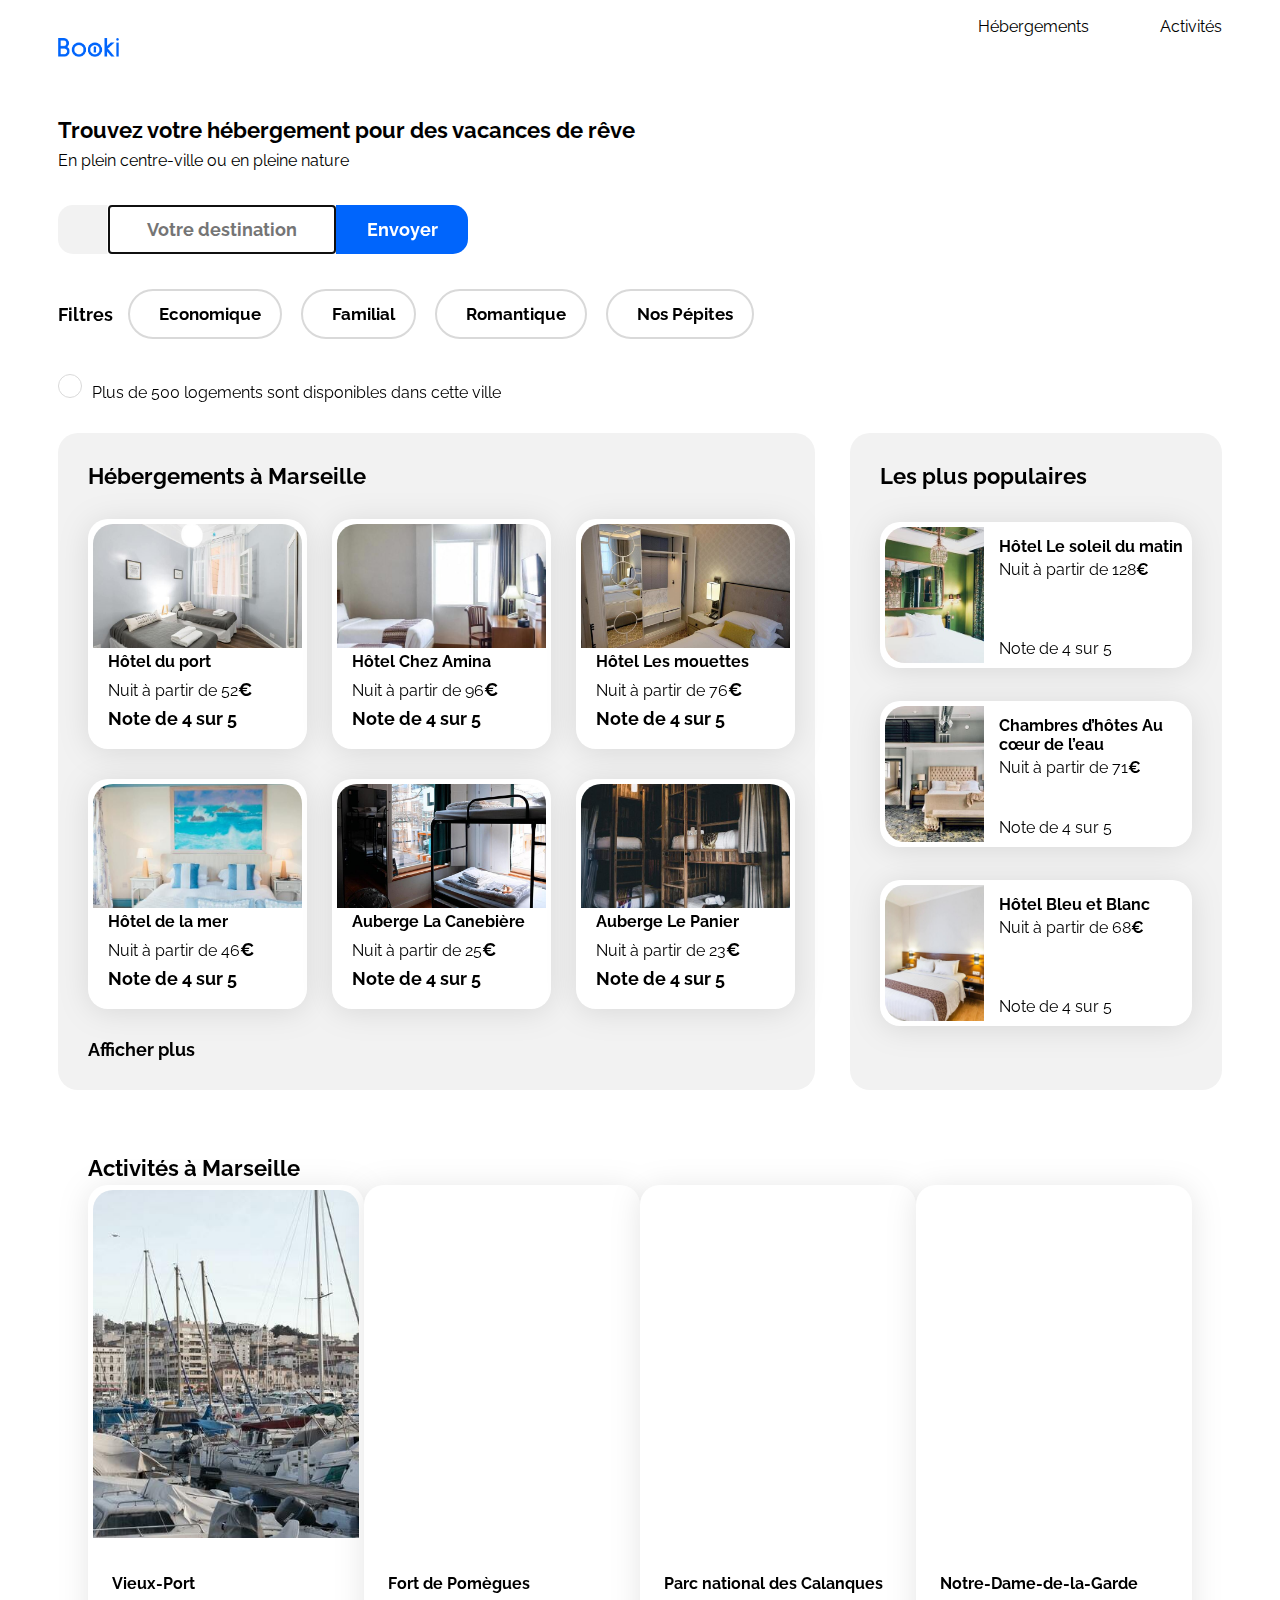
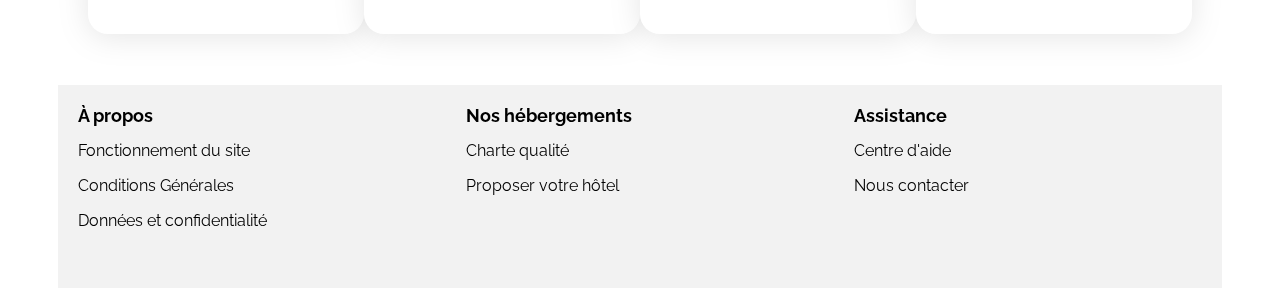
==== index.html @ a50822e0 "Mobile + correctifs desktop" ====
<!DOCTYPE html>
<html lang="fr">

<head>
    <meta charset="UTF-8">
    <meta name="viewport" content="width=device-width, initial-scale=1.0">
    <title>Booki</title>
    <link rel="preconnect" href="https://fonts.googleapis.com">
    <link rel="preconnect" href="https://fonts.gstatic.com" crossorigin>
    <link href="https://fonts.googleapis.com/css2?family=Raleway:wght@400;500;700&display=swap" rel="stylesheet">
    <link rel="stylesheet" href="https://cdnjs.cloudflare.com/ajax/libs/font-awesome/6.2.1/css/all.min.css"
        integrity="sha512-MV7K8+y+gLIBoVD59lQIYicR65iaqukzvf/nwasF0nqhPay5w/9lJmVM2hMDcnK1OnMGCdVK+iQrJ7lzPJQd1w=="
        crossorigin="anonymous" referrerpolicy="no-referrer">
    <link rel="stylesheet" href="./css/style.css">
</head>

<body>
    <div class="main-container">

        <header>
            <div id="logo_icone">
                <img src="./images/logo/Booki.png" alt="Icone Logo Booki">
            </div>

            <nav>
                <a href="#ancre_hebergements">Hébergements</a>
                <a href="#ancre_activites">Activités</a>
            </nav>
        </header>

        <main>
            <section class="info_group">
                <div class="headline">
                    <h1> Trouvez votre hébergement pour des vacances de rêve</h1>
                    <p>En plein centre-ville ou en pleine nature</p> 
                </div>

                <div class="search_bar">
                    <form class="formulaire" action="#" method="post">
                        <label class="label" for="lieux"><i class="fa-solid fa-location-dot"></i></label>
                        <input type="text" name="lieux" id="lieux" placeholder="Votre destination" autofocus>
                        <button type="submit" ><span>Envoyer</span><i class="fa-solid fa-magnifying-glass"></i></button>
                            <!---replacer input type submit par un seul button de type submit et mettre cote à cote icone loupe / texte-->
                    </form> 
                </div> 

                <div class="filter_bar">
                    <h3>Filtres</h3>
                    <div class="filter-btn-container">
                        <button class="filter-btn"><i class="fa-solid fa-money-bill-wave"></i>Economique</button>                       
                        <button class="filter-btn"><i class="fa-solid fa-person"></i>Familial</button>    
                        <button class="filter-btn"><i class="fa-solid fa-heart"></i>Romantique</button> 
                        <button class="filter-btn"><i class="fa-solid fa-fire"></i>Nos Pépites</button>
                    </div>
                </div>

                <div class="infobar">
                    <i class="fa-solid fa-info"></i>
                    <p>Plus de 500 logements sont disponibles dans cette ville</p>
                </div>
            </section>

            <div class="hebergements-and-populaires">
                <section class="hebergements">
                    <div class="hebergements-title">
                        <h2 class="section-title" id="ancre_hebergements">Hébergements à Marseille</h2>
                    </div>
                    <div class="hebergements-cards">
                        <a href="#">
                            <article class="card">
                                <img src="./images/hebergements/fred-kleber.jpg" alt="chambre hotel du port">
                                <div class="card-txt">
                                    <h3 class="card-title">Hôtel du port</h3>
                                    <p class="card-subtitle">Nuit à partir de 52<span class="euro">€</span></p>
                                </div>
                                <div class="card-rating">
                                    <i class="fa-xs fa-solid fa-star" aria-hidden="true"></i>
                                    <i class="fa-xs fa-solid fa-star" aria-hidden="true"></i>
                                    <i class="fa-xs fa-solid fa-star" aria-hidden="true"></i>
                                    <i class="fa-xs fa-solid fa-star" aria-hidden="true"></i>
                                    <i class="fa-xs fa-solid fa-star neutral-star" aria-hidden="true"></i>
                                    <span class="sr-only">Note de 4 sur 5</span>
                                </div>
                            </article>
                        </a>
                        <a href="#">
                            <article class="card">
                               <img src="./images/hebergements/febrian-zakaria.jpg" alt="chambre hotel Chez Amina">
                                <div class="card-txt">
                                    <h3 class="card-title">Hôtel Chez Amina</h3>
                                    <p class="card-subtitle">Nuit à partir de 96<span class="euro">€</span></p>
                                </div>
                                <div class="card-rating">
                                    <i class="fa-xs fa-solid fa-star" aria-hidden="true"></i>
                                    <i class="fa-xs fa-solid fa-star" aria-hidden="true"></i>
                                    <i class="fa-xs fa-solid fa-star" aria-hidden="true"></i>
                                    <i class="fa-xs fa-solid fa-star" aria-hidden="true"></i>
                                    <i class="fa-xs fa-solid fa-star neutral-star" aria-hidden="true"></i>
                                    <span class="sr-only">Note de 4 sur 5</span>
                                </div>
                            </article>
                        </a>
                        <a href="#">
                            <article class="card">
                                <img src="./images/hebergements/reisetopia.jpg" alt="chambre hôtel les mouettes">
                                <div class="card-txt">
                                    <h3 class="card-title">Hôtel Les mouettes</h3>
                                    <p class="card-subtitle">Nuit à partir de 76<span class="euro">€</span></p>
                                </div>
                                <div class="card-rating">
                                    <i class="fa-xs fa-solid fa-star" aria-hidden="true"></i>
                                    <i class="fa-xs fa-solid fa-star" aria-hidden="true"></i>
                                    <i class="fa-xs fa-solid fa-star" aria-hidden="true"></i>
                                    <i class="fa-xs fa-solid fa-star" aria-hidden="true"></i>
                                    <i class="fa-xs fa-solid fa-star neutral-star" aria-hidden="true"></i>
                                    <span class="sr-only">Note de 4 sur 5</span>
                                </div>
                            </article>
                        </a>
                        
                        <a href="#">
                            <article class="card">
                                <img src="./images/hebergements/annie-spratt.jpg" alt="Chambre Hôtel de la mer">
                                <div class="card-txt">
                                    <h3 class="card-title">Hôtel de la mer</h3>
                                    <p class="card-subtitle">Nuit à partir de 46<span class="euro">€</span></p>
                                </div>
                                <div class="card-rating">
                                    <i class="fa-xs fa-solid fa-star" aria-hidden="true"></i>
                                    <i class="fa-xs fa-solid fa-star" aria-hidden="true"></i>
                                    <i class="fa-xs fa-solid fa-star" aria-hidden="true"></i>
                                    <i class="fa-xs fa-solid fa-star" aria-hidden="true"></i>
                                    <i class="fa-xs fa-solid fa-star neutral-star" aria-hidden="true"></i>
                                    <span class="sr-only">Note de 4 sur 5</span>
                                </div>
                            </article>
                        </a>

                        <a href="#">
                            <article class="card">
                                <img src="./images/hebergements/marcus-loke.jpg" alt="Chambre Auberge la Canebière">
                                <div class="card-txt">
                                    <h3 class="card-title">Auberge La Canebière</h3>
                                    <p class="card-subtitle">Nuit à partir de 25<span class="euro">€</span></p>
                                </div>
                                <div class="card-rating">
                                    <i class="fa-xs fa-solid fa-star" aria-hidden="true"></i>
                                    <i class="fa-xs fa-solid fa-star" aria-hidden="true"></i>
                                    <i class="fa-xs fa-solid fa-star" aria-hidden="true"></i>
                                    <i class="fa-xs fa-solid fa-star" aria-hidden="true"></i>
                                    <i class="fa-xs fa-solid fa-star neutral-star" aria-hidden="true"></i>
                                    <span class="sr-only">Note de 4 sur 5</span>
                                </div>
                            </article>
                        </a>

                        <a href="#">
                            <article class="card">
                                <img src="./images/hebergements/nicate-lee.jpg" alt="Chambre Auberge le Panier">
                                <div class="card-txt">
                                    <h3 class="card-title">Auberge Le Panier</h3>
                                    <p class="card-subtitle">Nuit à partir de 23<span class="euro">€</span></p>
                                </div>
                                <div class="card-rating">
                                    <i class="fa-xs fa-solid fa-star" aria-hidden="true"></i>
                                    <i class="fa-xs fa-solid fa-star" aria-hidden="true"></i>
                                    <i class="fa-xs fa-solid fa-star" aria-hidden="true"></i>
                                    <i class="fa-xs fa-solid fa-star" aria-hidden="true"></i>
                                    <i class="fa-xs fa-solid fa-star neutral-star" aria-hidden="true"></i>
                                    <span class="sr-only">Note de 4 sur 5</span>
                                </div>
                            </article>
                        </a>

                    </div>
                    <a href="#"><span>Afficher plus</span></a>
                </section>
                <section class="populaires">
                    <div class="populaires-title">
                        <h2 class="section-title">Les plus populaires</h2>
                        <i class="fa-solid fa-chart-line" aria-hidden="true"></i>
                    </div>
                    <div class="populaires-cards">
                        <a href="#">
                            <article class="card">
                                <img src="./images/hebergements/emile-guillemot.jpg" alt="Image de la chambre d'hôtel montrant un lit">
                                <div class="card-content">
                                    <div class="card-txt">
                                        <h3 class="card-title">Hôtel Le soleil du matin</h3>
                                        <p class="card-subtitle">Nuit à partir de 128<span class="euro">€</span></p>
                                    </div>
                                    <div class="card-rating">
                                        <i class="fa-xs fa-solid fa-star" aria-hidden="true"></i>
                                        <i class="fa-xs fa-solid fa-star" aria-hidden="true"></i>
                                        <i class="fa-xs fa-solid fa-star" aria-hidden="true"></i>
                                        <i class="fa-xs fa-solid fa-star" aria-hidden="true"></i>
                                        <i class="fa-xs fa-solid fa-star neutral-star" aria-hidden="true"></i>
                                        <span class="sr-only">Note de 4 sur 5</span>
                                    </div>
                                </div>
                            </article>
                        </a>
                        <a href="#">
                            <article class="card">
                                <img src="./images/hebergements/aw-creative.jpg" alt="Image de la chambre d'hôtel montrant un lit">
                                <div class="card-content">
                                    <div class="card-txt">
                                        <h3 class="card-title">Chambres d’hôtes Au cœur de l’eau</h3>
                                        <p class="card-subtitle">Nuit à partir de 71<span class="euro">€</span></p>
                                    </div>
                                    <div class="card-rating">
                                        <i class="fa-xs fa-solid fa-star" aria-hidden="true"></i>
                                        <i class="fa-xs fa-solid fa-star" aria-hidden="true"></i>
                                        <i class="fa-xs fa-solid fa-star" aria-hidden="true"></i>
                                        <i class="fa-xs fa-solid fa-star" aria-hidden="true"></i>
                                        <i class="fa-xs fa-solid fa-star neutral-star" aria-hidden="true"></i>
                                        <span class="sr-only">Note de 4 sur 5</span>
                                    </div>
                                </div>
                            </article>
                        </a>
                        <a href="#">
                            <article class="card">
                                <img src="./images/hebergements/febrian-zakaria2.jpg" alt="Image de la chambre d'hôtel montrant un lit">
                                <div class="card-content">
                                    <div class="card-txt">
                                        <h3 class="card-title">Hôtel Bleu et Blanc</h3>
                                        <p class="card-subtitle">Nuit à partir de 68<span class="euro">€</span></p>
                                    </div>
                                    <div class="card-rating">
                                        <i class="fa-xs fa-solid fa-star" aria-hidden="true"></i>
                                        <i class="fa-xs fa-solid fa-star" aria-hidden="true"></i>
                                        <i class="fa-xs fa-solid fa-star" aria-hidden="true"></i>
                                        <i class="fa-xs fa-solid fa-star" aria-hidden="true"></i>
                                        <i class="fa-xs fa-solid fa-star neutral-star" aria-hidden="true"></i>
                                        <span class="sr-only">Note de 4 sur 5</span>
                                    </div>
                                </div>
                            </article>
                        </a>
                    </div>
                </section>
            </div>

            <div class="element_activites">
                <div class="activites-title">
                    <h2 class="section-title" id="ancre_activites">Activités à Marseille</h2>
                </div>

                <div class="activites_deck">
                        <a class="activites-card" href="#">
                            <article class="card">
                                <img src="./images/activites/reno-laithienne.jpg" alt="Vieux Port">
                                    <div class="card-content">
                                        <div class="card-txt">
                                            <h3 class="card-title">Vieux-Port</h3>
                                        </div>
                                    </div>
                            </article>
                        </a>

                        <a class="activites-card" href="#">
                            <article class="card">
                              <!--<img src="./images/activites/paul-hermann.jpg" alt="Fort de Pomègues">-->
                                    <div class="card-content">
                                        <div class="card-txt">
                                            <h3 class="card-title">Fort de Pomègues</h3>
                                        </div>
                                    </div>
                            </article>
                        </a>

                        <a class="activites-card" href="#">
                            <article class="card">
                               <!--<img src="./images/activites/kilyan-sockalingum.jpg" alt="Parc national des Calanques">-->
                                    <div class="card-content">
                                        <div class="card-txt">
                                            <h3 class="card-title">Parc national des Calanques</h3>
                                        </div>
                                    </div>
                            </article>
                        </a>

                    
                        <a class="activites-card" href="#">
                            <article class="card">
                              <!--<img src="./images/activites/florian-wehde.jpg" alt="Notre-Dame-de-la-Garde">-->
                                    <div class="card-content">
                                        <div class="card-txt">
                                            <h3 class="card-title">Notre-Dame-de-la-Garde</h3>
                                        </div>
                                    </div>
                            </article>
                        </a>
                   
                </div>
            </div>

        </main>

        <footer>
            <div class="class_footer">
                <h3>À propos</h3>
                    <ul>
                        <li><a href="#">Fonctionnement du site</a></li>
                        <li><a href="#">Conditions Générales</a></li>
                        <li><a href="#">Données et confidentialité</a></li>
                    </ul>
            </div>
            <div class="class_footer">
                <h3>Nos hébergements</h3>
                    <ul>
                        <li><a href="#">Charte qualité</a></li>
                        <li><a href="#">Proposer votre hôtel</a></li>
                    </ul>
            </div>
               
            <div class="class_footer">
                <h3>Assistance</h3>
                    <ul>
                        <li><a href="#">Centre d'aide</a></li>
                        <li><a href="#">Nous contacter</a></li> 
                    </ul>
            </div>
        </footer>
    </div>
</body>
</html>
---- css/style.css ----
/****** General ***********/
/**{
    box-shadow: 0 0 0 3px red
    inset
    } */
    

* {
    font-family: 'Raleway', sans-serif;
}

:root {
    --main-color: #0065FC;
    --main-bg-color: #F2F2F2;
    --filter-bg-color: #DEEBFF;
}

.fa-solid {
    color: var(--main-color);
}


body {
    display: flex;
    justify-content: center;
}

.main-container {
    width: 100%;
    max-width: 1440px;
    padding: 0 50px;
    box-sizing: border-box;
}

a {
    color: inherit;
    text-decoration: none;
}

.section-title {
    margin: 0;
    font-size: 22px;
}

.card {
    background-color: white;
    border-radius: 20px;
    padding: 5px;
    filter: drop-shadow(0px 3px 15px rgba(0, 0, 0, 0.1));
}

.card img {
    object-fit: cover;
}

.card-title {
    font-size: 16px;
}

.euro {
    font-weight: 700;
}

.neutral-star {
    color: var(--main-bg-color)
}


/****** header ***********/
header{
    display: flex;
    /*flex-wrap: wrap;*/
    justify-content: space-between;
    /*width: 100%;*/
    height: 79px;
    margin-bottom: 30px;
}

#logo_icone{
    display: flex;
    justify-content: flex-start;
    /*width: 161.9px;*/
    /*height: 79px;*/
}

#logo_icone img{
    width: 61.09px;
    height: 19px;
    padding: 30px 0px;
}

nav {
    display: flex;
    justify-content: space-between;
    width: 244px;
    height: 35px;
}

nav a{
    display: flex;
    justify-content: center;
    align-items: center;
    font-size:16px;
    font-weight: 400;
   /* margin:5px;
    padding: 0px 15px;
    padding-top:15px;
    padding-bottom:15px;*/
    border-top:  2px solid transparent; 
}

nav a:hover{
border-top:  2px solid #0065FC; 
color: #0065FC;
/*margin-top: 0px;
margin-left: 20px;
margin-right: 20px;*/
}

/****** Info-Group ***********/

.info_group{
    display: flex;
    flex-direction: column;
    /*height: 281px;*/
    margin-bottom: 35px;
}

.headline{
    display:flex;
    flex-direction: column;
    justify-content: flex-start;
    height: 53px;
    margin-bottom: 35px;
}

.headline h1 {
    margin-top: 0;
    margin-bottom: 8px;
    font-size: 22px;
}
.headline  p {
    margin-top: 0;
    margin-bottom: 35px;
}

.search_bar{
    display: flex;
    margin-bottom: 35px;
    height: 49px;
}

.formulaire  {
    display: flex;
}

.label {
    display: flex;
    justify-content: center;
    align-items: center;
    flex-shrink: 0;
    width: 50px;
    border-top-left-radius: 15px;
    border-bottom-left-radius: 15px;
    background-color: #F2F2F2;
}

.fa-location-dot{
    color: #000000;
}

form img {
    width: 50px;
    height: 49px;
}

input[type="text"] {
    text-align: center; 
    font-size: 18px;
    font-weight: 700;
    border: 1px solid var(--Grey, #F2F2F2); 
}

button[type="submit"] {
    width: 132px;
    background-color:#0065FC;
    color: #FFF;
    font-size: 18px;
    font-weight: 700;
    border: 0px;
    border-top-right-radius: 15px;
    border-bottom-right-radius: 15px;
    cursor: pointer;
}

.fa-magnifying-glass {
    display:none;
    color: #FFF; 
}                         
                            
.filter_bar {
    display: flex;
    align-items: center;
    height: 50px;
    margin-bottom: 35px;
}

.filter_bar h3 {
    font-size: 18px;
    height: 21px;
    padding-right: 15px;
}

.filter-btn {
    height: 50px;
    padding-right: 19px;
    padding-left: 19px;
    margin-right: 15px;
    border-radius: 25px;
    border: 2px solid var(--Grey-Tint2, #D9D9D9);
    background-color:white;
    font-size: 17px;
    font-weight: 700;
    cursor: pointer;
}

.filter-btn i {
    width: 22px;
    height: 22px;
    margin-right: 10px;
}

.filter-btn:hover {
    background: var(--Blue-Light, #DEEBFF);
}

.infobar{
    display: flex;
    justify-content: flex-start;
    align-items: baseline;
    height:24px;
}

.infobar i{
    display: flex;
    justify-content: center;
    align-items:center;
    width: 24px;
    height: 24px;
    margin-right:10px;
    border-radius: 50px;
    border: 1px solid var(--Grey-Tint2, #D9D9D9);
    background-color:white;
    box-sizing: border-box;
}

.infobar p{
    margin:0px;
}

/****** Hebergements And Populaires ***********/

.hebergements-and-populaires {
    display: flex;
    justify-content: space-between;
    margin-bottom: 35px;
}

.hebergements-and-populaires section {
    background-color: var(--main-bg-color);
    border-radius: 20px;
    padding: 30px;
    box-sizing: border-box;
}

/****** Hebergements ***********/
.hebergements {
    width: 65%;
}

.hebergements-title {
    display: flex;
    justify-content: space-between;
    align-items: center;
}

.hebergements-cards {
    display: flex;
    margin-top: 30px;
    flex-wrap: wrap; 
    justify-content: space-between;
  }

  .hebergements-cards a{
    width: 30%;
  }

.hebergements-cards .card {
    display: flex;
    flex-direction: column;
    width: 100%;
    margin-right: 30px;
    margin-bottom: 30px;
  }

  .hebergements-cards img{
    object-fit: cover;
    width: 100%;
    height: 124px;
    border-radius: 20px 20px 0px 0px;
  }

  .hebergements-cards .card-txt{
    margin: 0 15px;
  }

  .hebergements-cards h3{
    margin-top: 4px;
    margin-bottom: 8px;
  }
  
  .hebergements-cards p{
    margin-top: 0px;
    margin-bottom: 8px;
  }

  .hebergements-cards .card-rating{
    margin: 0 15px;
    margin-bottom: 15px;
  }

  .hebergements a span{
    font-size: 18px;
    font-weight: 700; 
  }

/****** Populaires ***********/
.populaires {
    width: 32%;
}

.populaires-title {
    display: flex;
    justify-content: space-between;
    align-items: center;
}

.populaires-cards .card {
    display: flex;
    margin-top: 33px;
}

.populaires-cards img {
    width: 33%;
    height: 136px;
    border-top-left-radius: 20px;
    border-bottom-left-radius: 20px;
}

.populaires-cards .card-content {
    width: 67%;
    padding-left: 15px;
    display: flex;
    flex-direction: column;
    justify-content: space-between;
    box-sizing: border-box;
}

.populaires-cards .card-title {
    margin-top: 10px;
    margin-bottom: 4px;
}

.populaires-cards .card-subtitle {
    margin: 0;
}

.populaires-cards .card-rating {
    margin-bottom: 5px;
}

/****** Activités*******/
.element_activites {
    display: flex;
    flex-direction: column;
    height: 560px;
    padding: 30px;
    box-sizing: border-box;
}

.activites-title {
    display:flex;
    height: 30px;
}

.activites_deck {
    display: flex;
    justify-content: space-between;
    align-items: flex-start;
}

.activites-card{
    display: flex;
    width:100%; 
}

.activites-card .card {
    display: flex;
    flex-direction: column;
    justify-content: flex-end;
    flex: 1;
    height: 439px;
}

.activites-card img {
    width: 100%;
    height: 380px;
    border-radius: 20px 20px 0px 0px;
}

.activites-card .card-content  {
    padding: 20px 19px;
    align-self: stretch;
    box-sizing: border-box
}

.activites-card .card-txt {
    white-space: nowrap;
}
/*.activites-card .card-title {
    margin: 20px 19px;
}*/

/****** Footer ***********/
footer {
    display: flex; 
    background-color:#F2F2F2;
}

.class_footer {
    display: flex;
    flex-direction: column;
    width: 33%;
    height: 163px;
    padding: 20px;
}

footer h3 {
    font-size:18px;
    font-weight: 700;
    margin: 0px;
    padding-bottom: 15px;
}

footer ul {
    list-style-type: none;
    padding-left: 0;
    margin: 0px;
}

footer li {
    padding-bottom: 15px;
}

footer a {
    font-size:16px;
    font-weight: 400; 
    line-height: 18.78px;  
}

/* Le code ci-dessous correspond à la version responsive uniquement */

/****** Media queries ***********/
/* Medium devices (tablets, less/equal than 1024px) */
@media (max-width: 1024px) {
    .hebergements-and-populaires {
        flex-direction: column;
    }

    .hebergements {
        width: 100%;
    }

    .populaires {
        width: 100%;
        margin-top: 50px;
    }

    .populaires-cards {
        display: flex;
        flex-direction: row;
        justify-content: space-between;
    }

    .populaires-cards a {
        width: 30%;
    }

    .populaires-cards .card-title {
        font-size: 14px;
    }

    .populaires-cards .card-subtitle {
        font-size: 13px;
    }
}

/* Small devices (phones, less than 768px) */
@media (max-width: 767.98px) {

    .main-container {
        width: 100%;
        max-width: 767.98px;
        padding: 0 20px;
        box-sizing: border-box;
    }
   /****** Header mobile***********/
   header {
        flex-direction: column;
        width: 100%;
        height: 115px;
   }

   #logo_icone{
        justify-content: center;
   }

   nav {
        align-items: flex-start;
        width: 100%;
   }

   nav a {
    margin: 0px;
    padding: 0px
   }
    /****** Info-Group mobile***********/
    .info_group{
        display: flex;
        flex-direction: column;
        height: 432px;
        margin-bottom: 35px;
        box-sizing: border-box;
    }

    .headline{
        height: 79px;
    }

     button span {
        display: none;
    }

    .fa-magnifying-glass {
        display:block;
        color: #FFF; 
    }      
        
    .search_bar{
        width: 100%;
    }

    button[type="submit"] {
        width: 49px;
        height: 49px;
        border-radius: 15px;
        box-shadow: 0px 4px 4px 0px rgba(0, 0, 0, 0.25); 
        position: relative;
        right: 27px;
    }

    .filter_bar{
        align-items: flex-start;
        flex-direction: column;
        height: 161px;
        margin-bottom: 20px;
    }

    .filter_bar h3 {
        padding: 0px;
        margin-top: 0px;
        margin-bottom: 20px;
    }

    .filter-btn-container {
        display: flex;
        flex-direction: column;
        flex-wrap: wrap;
        width: 100%;
    }

    .filter-btn {
        width: 162.5px;
        box-sizing: border-box;
        margin-bottom: 20px;
    }

    .infobar {
        align-items: center;
        height: 38px
    }

 .infobar i {
    flex-shrink: 0;
}

    .infobar p{
        white-space: nowrap;
    }
    /****** Hebergements And Populaires mobile***********/
    
    .hebergements-and-populaires {
        flex-direction: column-reverse;
        margin-bottom: 20px;
    }

    .hebergements-and-populaires section {
        padding-right: 20px;
        padding-left: 20px;
    }
    
    .populaires {
        margin-top: 0px;
        margin-bottom: 15px;
    }

    .populaires-cards {
        flex-direction: column;
    }

    .populaires-cards .card {
        margin-top: 15px;
    }

    .populaires-cards a {
        width: 100%;
    }

    .hebergements {
        margin-top: 0px;
        margin-bottom: 15px;
        color: inherit;
        background-color: #FFF;
    }

    .hebergements-title {
        white-space: nowrap;
    }

    .hebergements-cards {
        flex-direction: column;
    }

    .hebergements-cards .card {
        margin-right: 0px;
    }

    .hebergements-cards a{
        width: 100%;
      }


    /****** Activités mobile***********/
    .element_activites {
        padding: 0px;
    }


    .activites_deck {
        display: flex;
        flex-direction: column;
    }

    /****** Footer mobile***********/
    footer {
        display: flex;
        flex-wrap: wrap;
        flex-direction: column;
        width: 100%;
    }

}
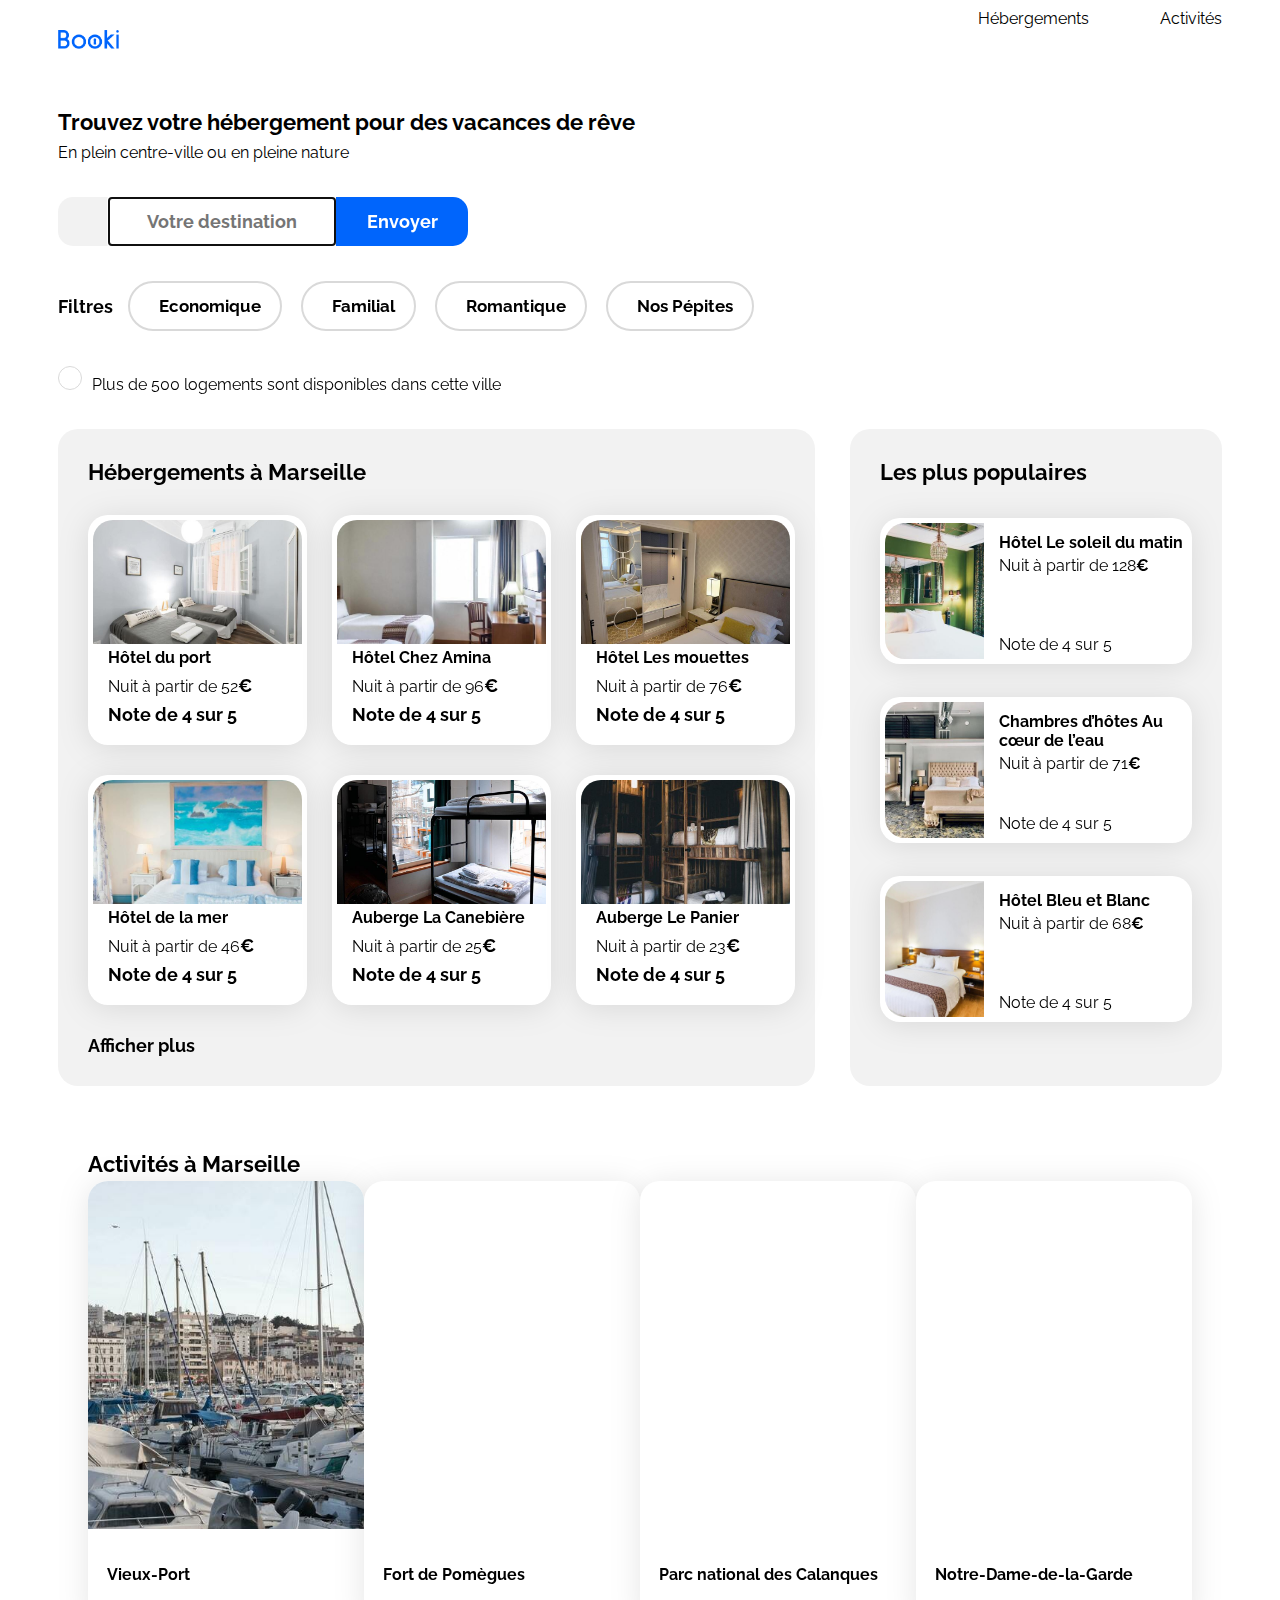
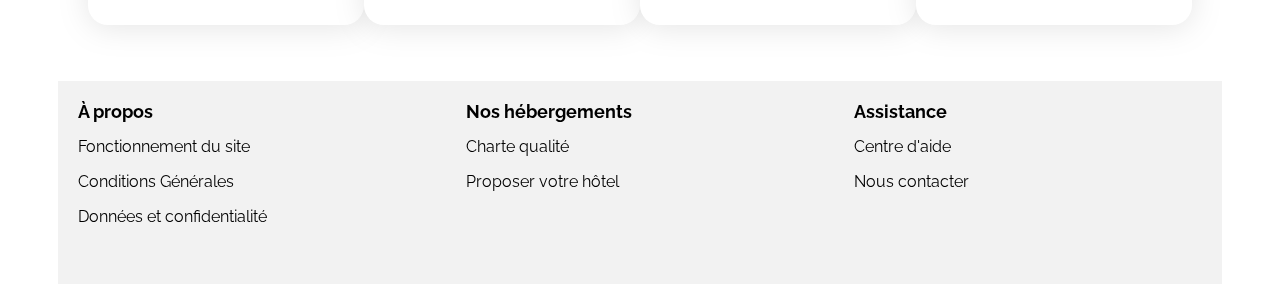
==== commit 91dca594: "Correctifs partiels du 22_12_23" ====
--- a/index.html
+++ b/index.html
@@ -38,8 +38,8 @@
                 <div class="search_bar">
                     <form class="formulaire" action="#" method="post">
                         <label class="label" for="lieux"><i class="fa-solid fa-location-dot"></i></label>
-                        <input type="text" name="lieux" id="lieux" placeholder="Votre destination" autofocus>
-                        <button type="submit" ><span>Envoyer</span><i class="fa-solid fa-magnifying-glass"></i></button>
+                        <input type="text" name="lieux" id="lieux" placeholder="Votre destination" autofocus class="input_text_lieux">
+                        <button type="submit" class="button_submit_envoyer"><span>Envoyer</span><i class="fa-solid fa-magnifying-glass"></i></button>
                             <!---replacer input type submit par un seul button de type submit et mettre cote à cote icone loupe / texte-->
                     </form> 
                 </div> 
--- a/css/style.css
+++ b/css/style.css
@@ -1,9 +1,4 @@
 /****** General ***********/
-/**{
-    box-shadow: 0 0 0 3px red
-    inset
-    } */
-    
 
 * {
     font-family: 'Raleway', sans-serif;
@@ -23,6 +18,7 @@
 body {
     display: flex;
     justify-content: center;
+    margin-top: 0px;
 }
 
 .main-container {
@@ -110,7 +106,7 @@
 }
 
 nav a:hover{
-border-top:  2px solid #0065FC; 
+border-top: 2px solid #0065FC; 
 color: #0065FC;
 /*margin-top: 0px;
 margin-left: 20px;
@@ -174,14 +170,14 @@
     height: 49px;
 }
 
-input[type="text"] {
+.input_text_lieux {
     text-align: center; 
     font-size: 18px;
     font-weight: 700;
     border: 1px solid var(--Grey, #F2F2F2); 
 }
 
-button[type="submit"] {
+.button_submit_envoyer {
     width: 132px;
     background-color:#0065FC;
     color: #FFF;
@@ -238,7 +234,6 @@
     display: flex;
     justify-content: flex-start;
     align-items: baseline;
-    height:24px;
 }
 
 .infobar i{
@@ -410,6 +405,9 @@
     justify-content: flex-end;
     flex: 1;
     height: 439px;
+    padding-top: 0px;
+    padding-left: 0px;
+    padding-right: 0px;
 }
 
 .activites-card img {
@@ -534,6 +532,14 @@
     margin: 0px;
     padding: 0px
    }
+
+   nav a:hover{
+    border-top: none;
+    border-bottom: 2px solid #0065FC; 
+    padding-bottom: 15px;
+    color: #0065FC;
+    }
+
     /****** Info-Group mobile***********/
     .info_group{
         display: flex;
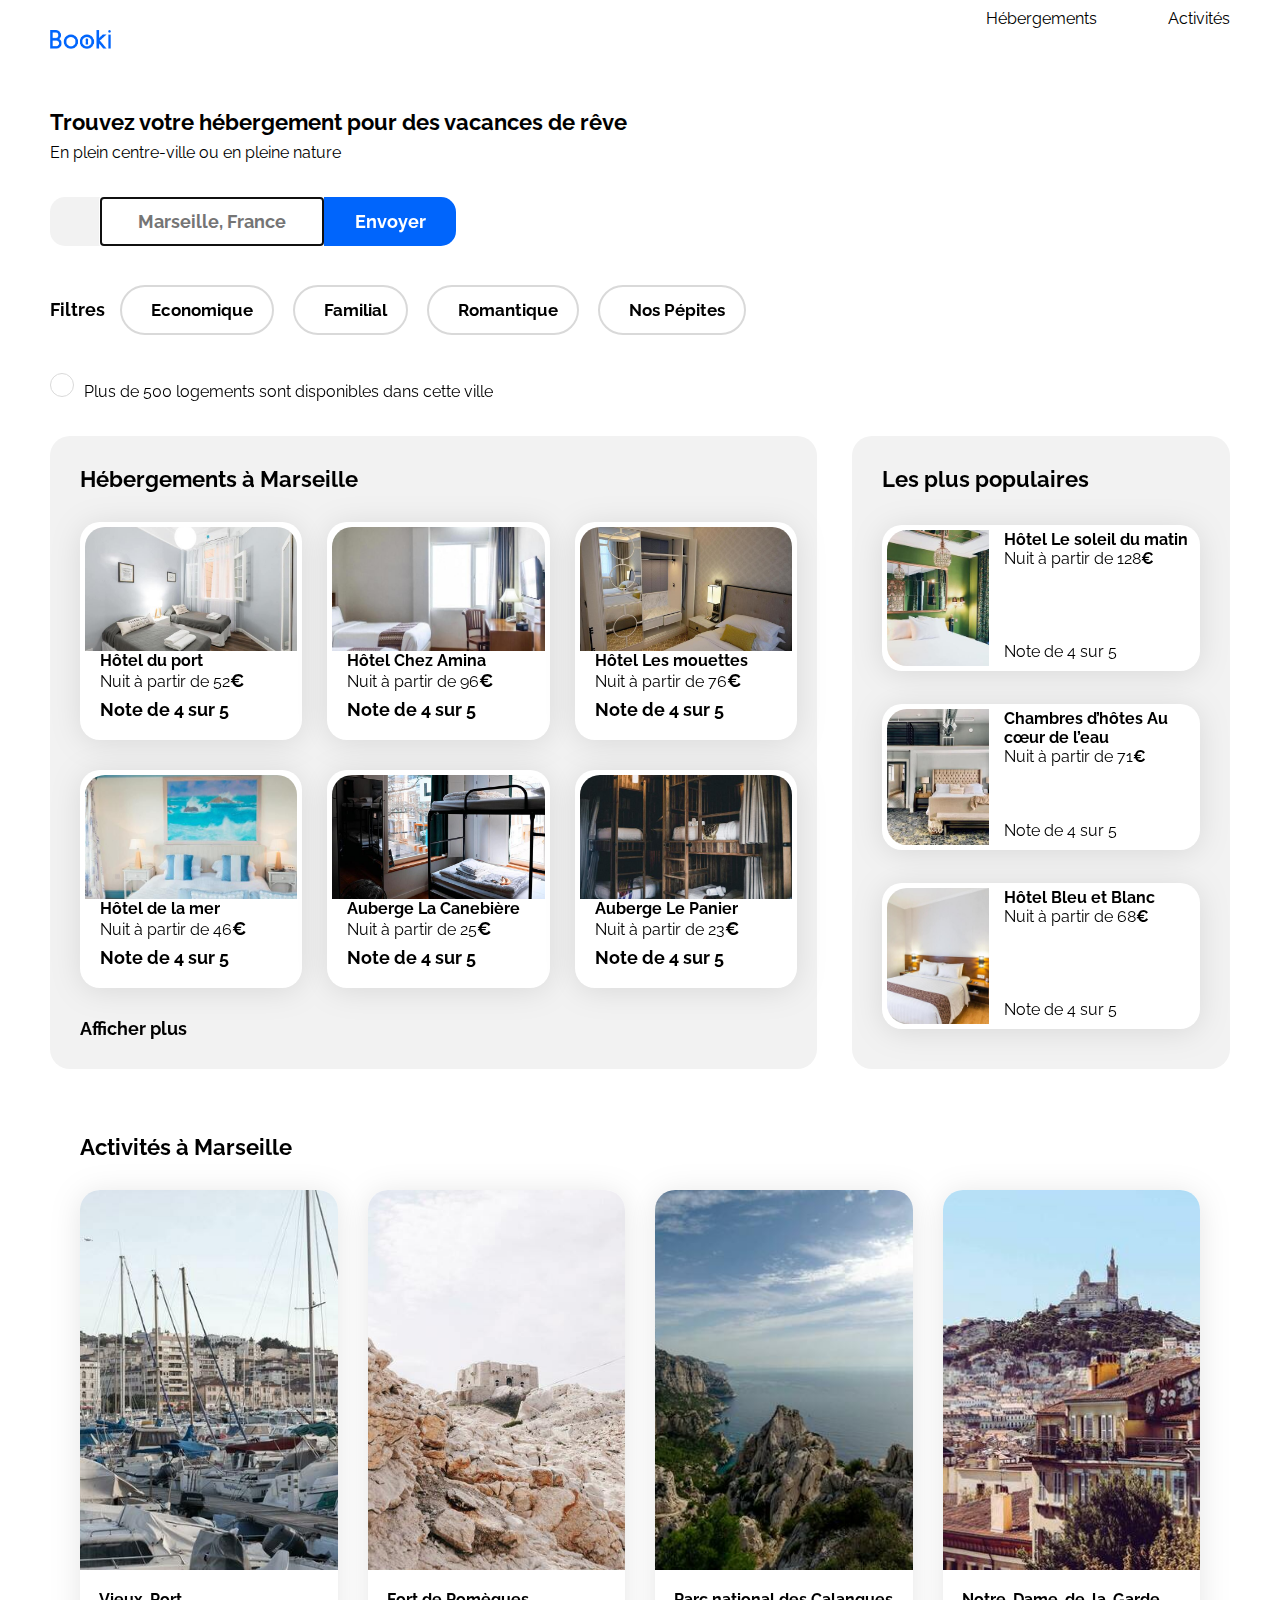
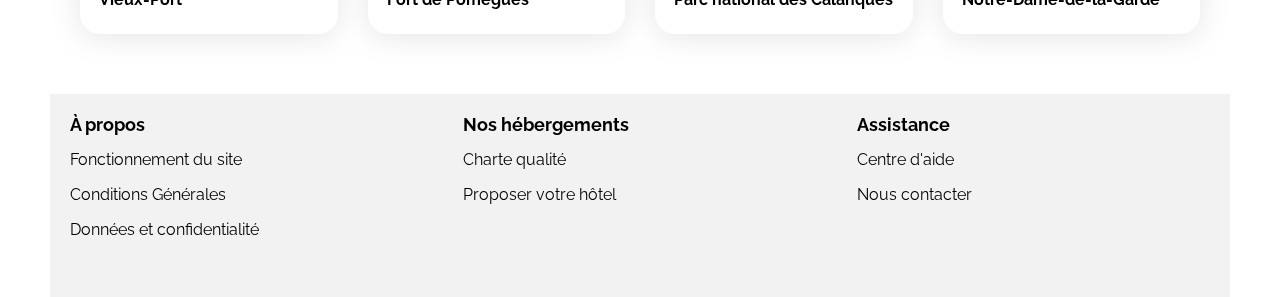
==== commit 1d84d50e: "correctifs 26/12, format tablette" ====
--- a/index.html
+++ b/index.html
@@ -38,9 +38,8 @@
                 <div class="search_bar">
                     <form class="formulaire" action="#" method="post">
                         <label class="label" for="lieux"><i class="fa-solid fa-location-dot"></i></label>
-                        <input type="text" name="lieux" id="lieux" placeholder="Votre destination" autofocus class="input_text_lieux">
+                        <input type="text" name="lieux" id="lieux" placeholder="Marseille, France" autofocus class="input_text_lieux">
                         <button type="submit" class="button_submit_envoyer"><span>Envoyer</span><i class="fa-solid fa-magnifying-glass"></i></button>
-                            <!---replacer input type submit par un seul button de type submit et mettre cote à cote icone loupe / texte-->
                     </form> 
                 </div> 
 
@@ -261,7 +260,7 @@
 
                         <a class="activites-card" href="#">
                             <article class="card">
-                              <!--<img src="./images/activites/paul-hermann.jpg" alt="Fort de Pomègues">-->
+                              <img src="./images/activites/paul-hermann.jpg" alt="Fort de Pomègues">
                                     <div class="card-content">
                                         <div class="card-txt">
                                             <h3 class="card-title">Fort de Pomègues</h3>
@@ -272,7 +271,7 @@
 
                         <a class="activites-card" href="#">
                             <article class="card">
-                               <!--<img src="./images/activites/kilyan-sockalingum.jpg" alt="Parc national des Calanques">-->
+                               <img src="./images/activites/kilyan-sockalingum.jpg" alt="Parc national des Calanques">
                                     <div class="card-content">
                                         <div class="card-txt">
                                             <h3 class="card-title">Parc national des Calanques</h3>
@@ -284,7 +283,7 @@
                     
                         <a class="activites-card" href="#">
                             <article class="card">
-                              <!--<img src="./images/activites/florian-wehde.jpg" alt="Notre-Dame-de-la-Garde">-->
+                              <img src="./images/activites/florian-wehde.jpg" alt="Notre-Dame-de-la-Garde">
                                     <div class="card-content">
                                         <div class="card-txt">
                                             <h3 class="card-title">Notre-Dame-de-la-Garde</h3>
--- a/css/style.css
+++ b/css/style.css
@@ -18,7 +18,7 @@
 body {
     display: flex;
     justify-content: center;
-    margin-top: 0px;
+    margin: 0px;
 }
 
 .main-container {
@@ -65,9 +65,7 @@
 /****** header ***********/
 header{
     display: flex;
-    /*flex-wrap: wrap;*/
-    justify-content: space-between;
-    /*width: 100%;*/
+    justify-content: space-between;
     height: 79px;
     margin-bottom: 30px;
 }
@@ -75,8 +73,6 @@
 #logo_icone{
     display: flex;
     justify-content: flex-start;
-    /*width: 161.9px;*/
-    /*height: 79px;*/
 }
 
 #logo_icone img{
@@ -98,19 +94,12 @@
     align-items: center;
     font-size:16px;
     font-weight: 400;
-   /* margin:5px;
-    padding: 0px 15px;
-    padding-top:15px;
-    padding-bottom:15px;*/
     border-top:  2px solid transparent; 
 }
 
 nav a:hover{
-border-top: 2px solid #0065FC; 
-color: #0065FC;
-/*margin-top: 0px;
-margin-left: 20px;
-margin-right: 20px;*/
+    border-top: 2px solid #0065FC; 
+    color: #0065FC;
 }
 
 /****** Info-Group ***********/
@@ -118,7 +107,6 @@
 .info_group{
     display: flex;
     flex-direction: column;
-    /*height: 281px;*/
     margin-bottom: 35px;
 }
 
@@ -175,6 +163,8 @@
     font-size: 18px;
     font-weight: 700;
     border: 1px solid var(--Grey, #F2F2F2); 
+    padding-left: 0px;
+    padding-right: 0px;
 }
 
 .button_submit_envoyer {
@@ -187,6 +177,8 @@
     border-top-right-radius: 15px;
     border-bottom-right-radius: 15px;
     cursor: pointer;
+    padding-left: 0px;
+    padding-right: 0px;
 }
 
 .fa-magnifying-glass {
@@ -197,7 +189,6 @@
 .filter_bar {
     display: flex;
     align-items: center;
-    height: 50px;
     margin-bottom: 35px;
 }
 
@@ -286,7 +277,7 @@
     justify-content: space-between;
   }
 
-  .hebergements-cards a{
+.hebergements-cards a{
     width: 30%;
   }
 
@@ -381,17 +372,19 @@
     height: 560px;
     padding: 30px;
     box-sizing: border-box;
+    margin-bottom: 30px;
 }
 
 .activites-title {
     display:flex;
-    height: 30px;
+    margin-bottom: 30px;
 }
 
 .activites_deck {
     display: flex;
     justify-content: space-between;
     align-items: flex-start;
+    gap: 30px;
 }
 
 .activites-card{
@@ -418,16 +411,11 @@
 
 .activites-card .card-content  {
     padding: 20px 19px;
-    align-self: stretch;
-    box-sizing: border-box
-}
-
-.activites-card .card-txt {
-    white-space: nowrap;
-}
-/*.activites-card .card-title {
-    margin: 20px 19px;
-}*/
+}
+
+.card-txt .card-title {
+    margin: 0px;
+}
 
 /****** Footer ***********/
 footer {
@@ -438,7 +426,7 @@
 .class_footer {
     display: flex;
     flex-direction: column;
-    width: 33%;
+    flex: 1;
     height: 163px;
     padding: 20px;
 }
@@ -471,6 +459,24 @@
 /****** Media queries ***********/
 /* Medium devices (tablets, less/equal than 1024px) */
 @media (max-width: 1024px) {
+
+/****** Info-Group tablette***********/
+
+    .filter_bar {
+        display: flex;
+        flex-direction: column;
+        justify-content: space-between;
+        align-items: flex-start;
+    }
+    .filter_bar h3 {
+        font-size: 18px;
+        padding-bottom: 20px;
+        margin-top: 0px;
+        margin-bottom: 0px;
+    }
+
+    /******hebergements and populaires tablette***********/
+
     .hebergements-and-populaires {
         flex-direction: column;
     }
@@ -528,23 +534,26 @@
         width: 100%;
    }
 
-   nav a {
-    margin: 0px;
-    padding: 0px
+    nav a {
+        margin: 0px;
+        padding: 0px;
+        width: 50%;
+        border-bottom: 2px solid #F2F2F2; 
+        padding-bottom: 15px;
    }
 
-   nav a:hover{
-    border-top: none;
-    border-bottom: 2px solid #0065FC; 
-    padding-bottom: 15px;
-    color: #0065FC;
+    nav a:hover{
+        border-top: none;
+        border-bottom: 2px solid #0065FC; 
+        padding-bottom: 15px;
+        color: #0065FC;
     }
 
     /****** Info-Group mobile***********/
     .info_group{
         display: flex;
         flex-direction: column;
-        height: 432px;
+       height: unset;
         margin-bottom: 35px;
         box-sizing: border-box;
     }
@@ -562,57 +571,51 @@
         color: #FFF; 
     }      
         
-    .search_bar{
-        width: 100%;
-    }
-
-    button[type="submit"] {
+    .input_text_lieux {
+        width: 90%;
+    }
+
+    .button_submit_envoyer {
         width: 49px;
         height: 49px;
         border-radius: 15px;
         box-shadow: 0px 4px 4px 0px rgba(0, 0, 0, 0.25); 
-        position: relative;
-        right: 27px;
+        flex-shrink: 0;
     }
 
     .filter_bar{
         align-items: flex-start;
         flex-direction: column;
-        height: 161px;
-        margin-bottom: 20px;
+        margin-bottom: 35px;
     }
 
     .filter_bar h3 {
         padding: 0px;
         margin-top: 0px;
-        margin-bottom: 20px;
     }
 
     .filter-btn-container {
         display: flex;
-        flex-direction: column;
         flex-wrap: wrap;
-        width: 100%;
+        justify-content: space-between;
     }
 
     .filter-btn {
-        width: 162.5px;
-        box-sizing: border-box;
-        margin-bottom: 20px;
+        padding-right: 0px;
+        padding-left: 0px;
+        margin-top: 20px;
+        margin-right: 0px;
+        width: 49%;
     }
 
     .infobar {
         align-items: center;
-        height: 38px
-    }
-
- .infobar i {
-    flex-shrink: 0;
-}
-
-    .infobar p{
-        white-space: nowrap;
-    }
+    }
+
+    .infobar i {
+        flex-shrink: 0;
+    }
+
     /****** Hebergements And Populaires mobile***********/
     
     .hebergements-and-populaires {
@@ -643,21 +646,18 @@
     }
 
     .hebergements {
-        margin-top: 0px;
-        margin-bottom: 15px;
+        padding-top: 20px;
+        padding-bottom: 20px;
         color: inherit;
         background-color: #FFF;
     }
 
-    .hebergements-title {
-        white-space: nowrap;
-    }
-
     .hebergements-cards {
         flex-direction: column;
     }
 
     .hebergements-cards .card {
+        margin-top: 15px;
         margin-right: 0px;
     }
 
@@ -669,6 +669,7 @@
     /****** Activités mobile***********/
     .element_activites {
         padding: 0px;
+        height: unset;
     }
 
 
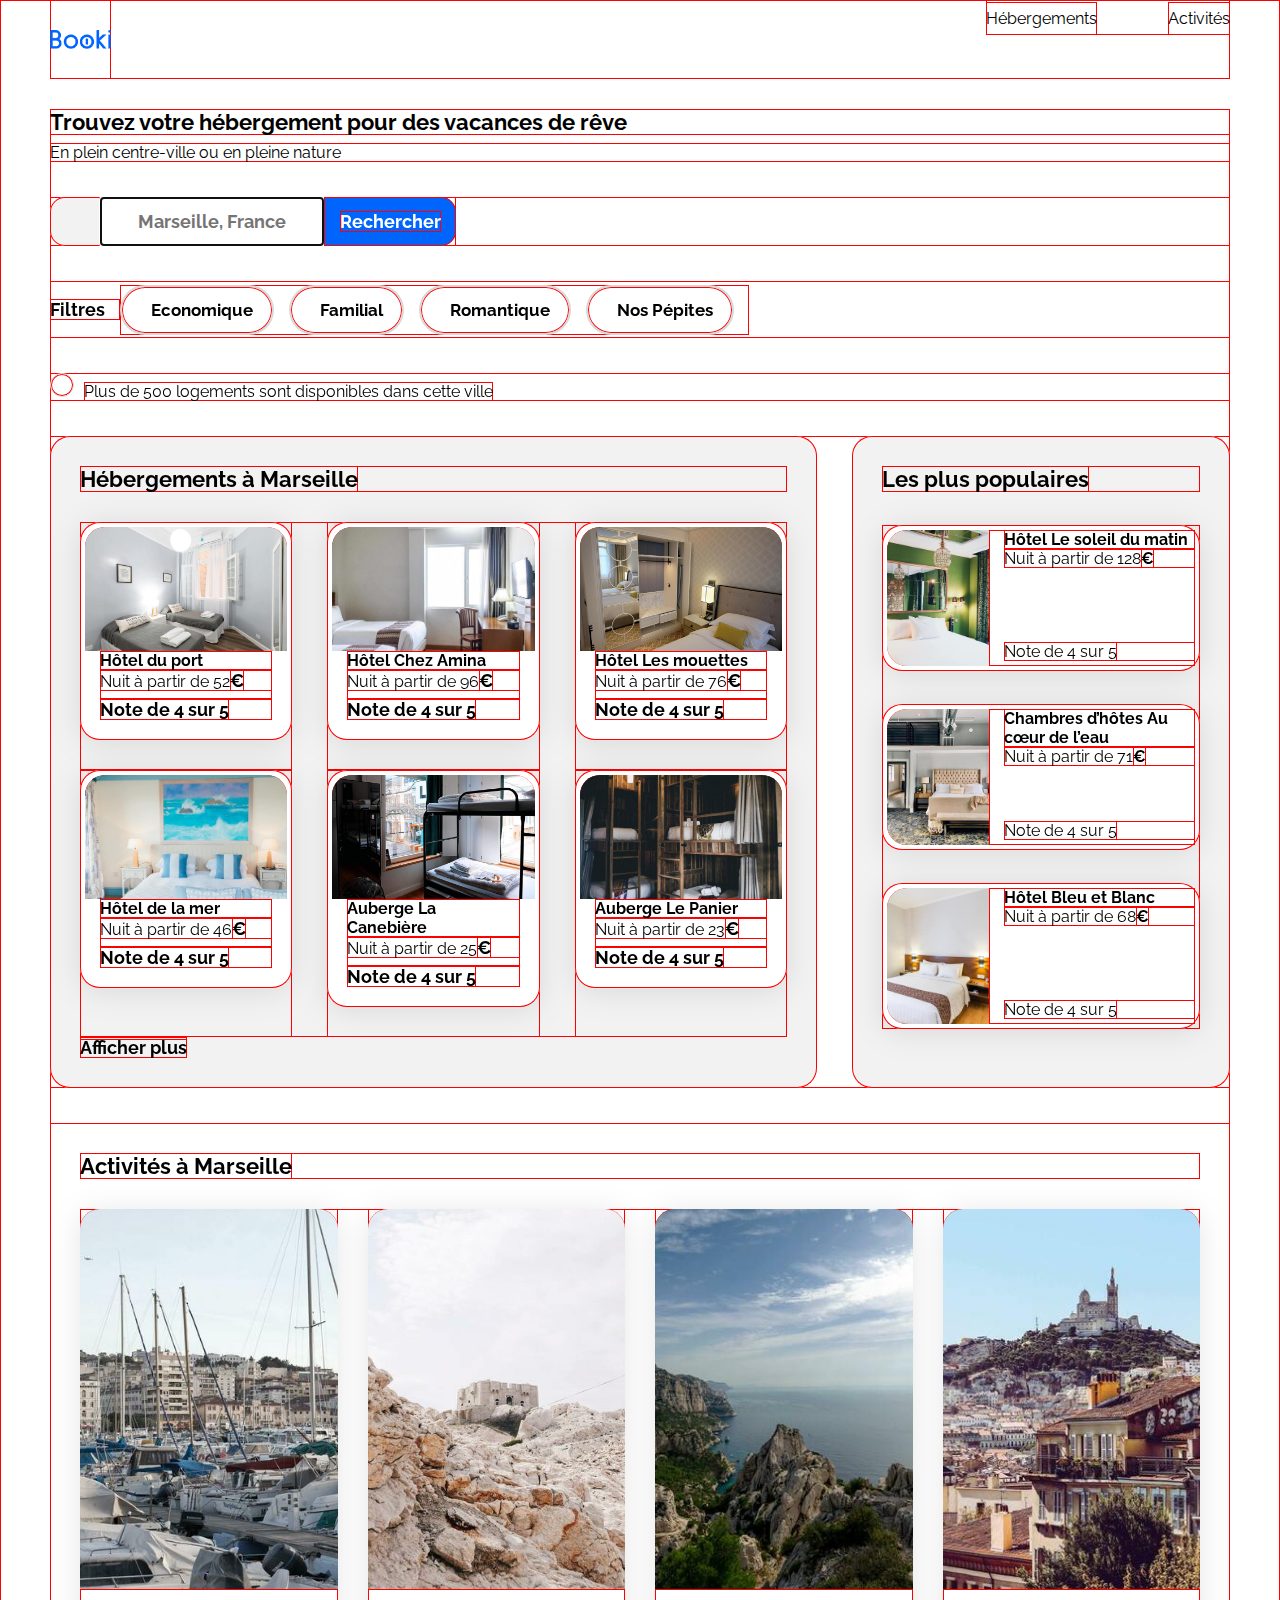
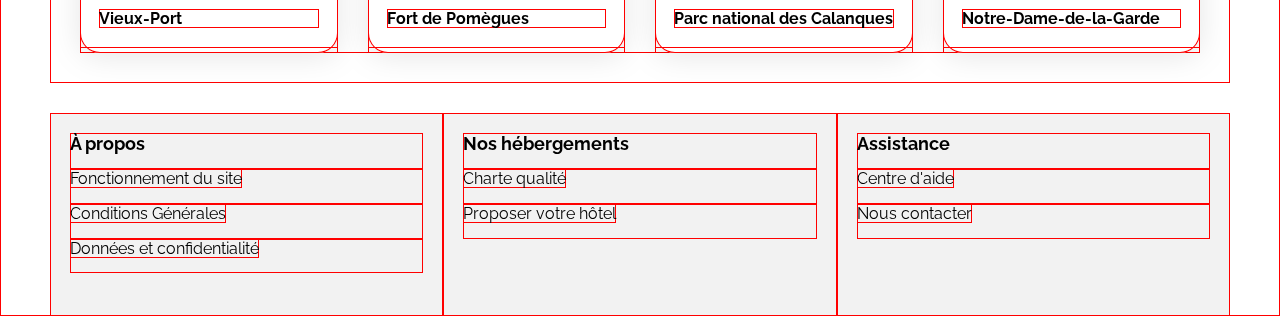
==== commit dc8ef5da: "Correctifs 29/12/2023" ====
--- a/index.html
+++ b/index.html
@@ -39,7 +39,7 @@
                     <form class="formulaire" action="#" method="post">
                         <label class="label" for="lieux"><i class="fa-solid fa-location-dot"></i></label>
                         <input type="text" name="lieux" id="lieux" placeholder="Marseille, France" autofocus class="input_text_lieux">
-                        <button type="submit" class="button_submit_envoyer"><span>Envoyer</span><i class="fa-solid fa-magnifying-glass"></i></button>
+                        <button type="submit" class="button_submit_envoyer"><span>Rechercher</span><i class="fa-solid fa-magnifying-glass"></i></button>
                     </form> 
                 </div> 
 
--- a/css/style.css
+++ b/css/style.css
@@ -1,4 +1,7 @@
 /****** General ***********/
+*{
+    box-shadow: 0 0 0 1px red inset
+}
 
 * {
     font-family: 'Raleway', sans-serif;
@@ -194,8 +197,12 @@
 
 .filter_bar h3 {
     font-size: 18px;
-    height: 21px;
+    /*height: 21px;*/
     padding-right: 15px;
+}
+
+.filter-btn-container {
+    display: flex;
 }
 
 .filter-btn {
@@ -284,8 +291,6 @@
 .hebergements-cards .card {
     display: flex;
     flex-direction: column;
-    width: 100%;
-    margin-right: 30px;
     margin-bottom: 30px;
   }
 
@@ -518,6 +523,7 @@
         padding: 0 20px;
         box-sizing: border-box;
     }
+
    /****** Header mobile***********/
    header {
         flex-direction: column;
@@ -529,7 +535,7 @@
         justify-content: center;
    }
 
-   nav {
+   /*nav {
         align-items: flex-start;
         width: 100%;
    }
@@ -547,7 +553,7 @@
         border-bottom: 2px solid #0065FC; 
         padding-bottom: 15px;
         color: #0065FC;
-    }
+    }*/
 
     /****** Info-Group mobile***********/
     .info_group{
@@ -583,11 +589,11 @@
         flex-shrink: 0;
     }
 
-    .filter_bar{
+    /*.filter_bar{
         align-items: flex-start;
         flex-direction: column;
         margin-bottom: 35px;
-    }
+    }*/
 
     .filter_bar h3 {
         padding: 0px;
@@ -648,8 +654,10 @@
     .hebergements {
         padding-top: 20px;
         padding-bottom: 20px;
-        color: inherit;
-        background-color: #FFF;
+    }
+
+    section.hebergements {
+        background-color: transparent;
     }
 
     .hebergements-cards {
@@ -668,7 +676,7 @@
 
     /****** Activités mobile***********/
     .element_activites {
-        padding: 0px;
+        /*padding: 0px;*/
         height: unset;
     }
 
@@ -680,10 +688,12 @@
 
     /****** Footer mobile***********/
     footer {
-        display: flex;
+        flex-direction: column;
+        /*display: flex;
         flex-wrap: wrap;
-        flex-direction: column;
-        width: 100%;
+        width: 100%;*/
+        margin-left: -20px;
+        margin-right: -20px;
     }
 
 }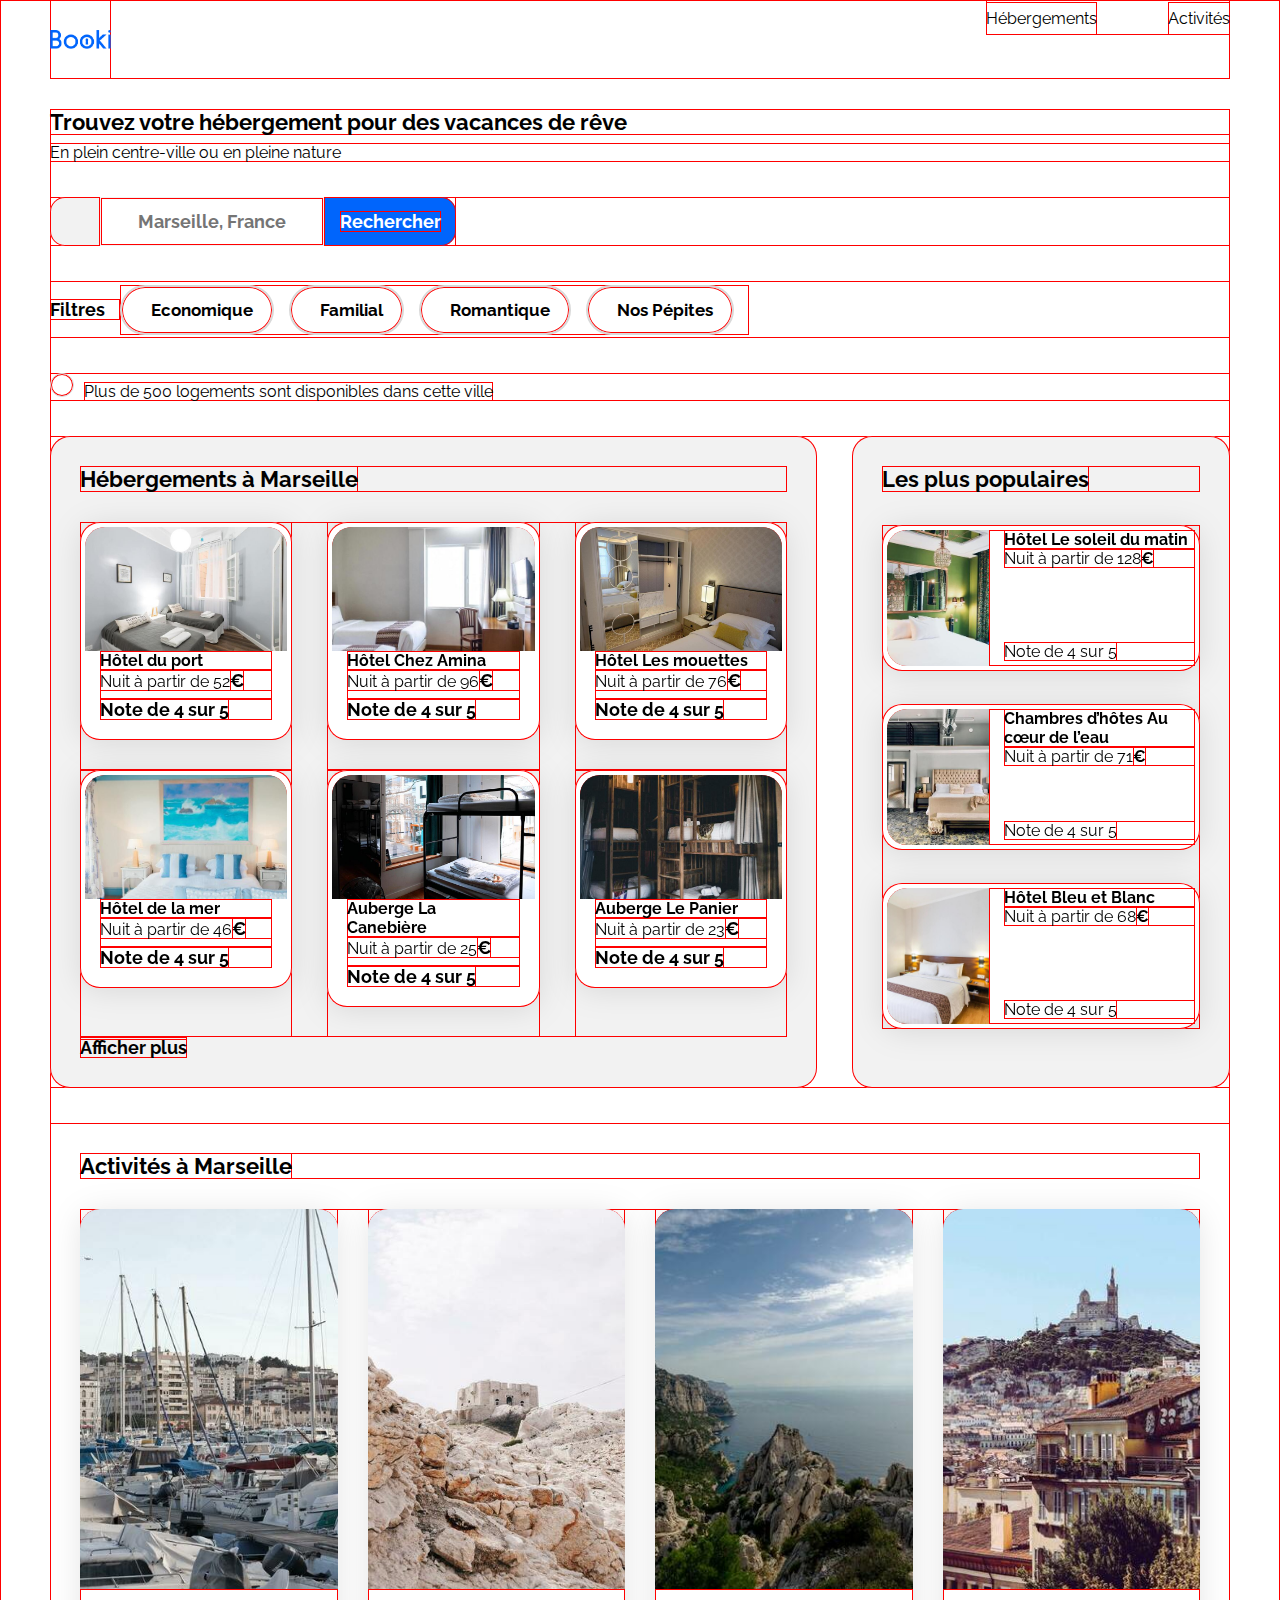
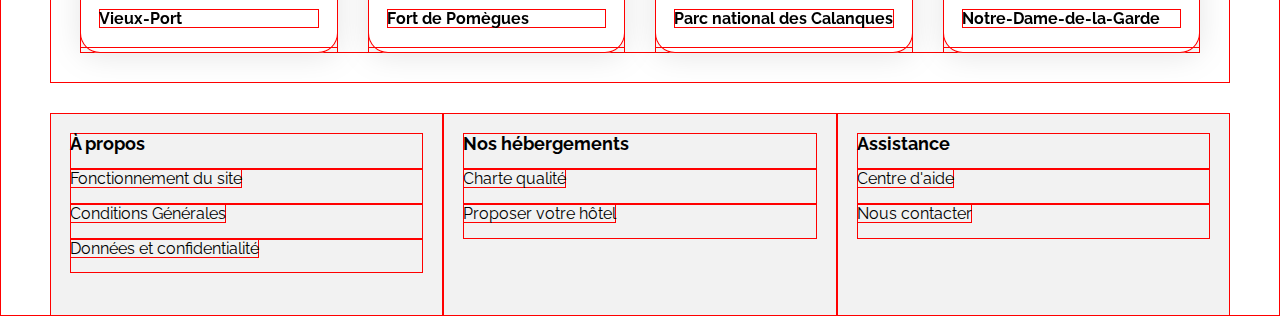
==== commit c9c5a001: "correctifs mobile" ====
--- a/index.html
+++ b/index.html
@@ -38,7 +38,7 @@
                 <div class="search_bar">
                     <form class="formulaire" action="#" method="post">
                         <label class="label" for="lieux"><i class="fa-solid fa-location-dot"></i></label>
-                        <input type="text" name="lieux" id="lieux" placeholder="Marseille, France" autofocus class="input_text_lieux">
+                        <input type="text" name="lieux" id="lieux" placeholder="Marseille, France" <!--autofocus class="input_text_lieux"-->
                         <button type="submit" class="button_submit_envoyer"><span>Rechercher</span><i class="fa-solid fa-magnifying-glass"></i></button>
                     </form> 
                 </div> 
--- a/css/style.css
+++ b/css/style.css
@@ -117,7 +117,6 @@
     display:flex;
     flex-direction: column;
     justify-content: flex-start;
-    height: 53px;
     margin-bottom: 35px;
 }
 
@@ -128,7 +127,7 @@
 }
 .headline  p {
     margin-top: 0;
-    margin-bottom: 35px;
+    margin-bottom: 0px;
 }
 
 .search_bar{
@@ -527,7 +526,7 @@
    /****** Header mobile***********/
    header {
         flex-direction: column;
-        width: 100%;
+        /*width: 100%;*/
         height: 115px;
    }
 
@@ -535,7 +534,7 @@
         justify-content: center;
    }
 
-   /*nav {
+   nav {
         align-items: flex-start;
         width: 100%;
    }
@@ -544,6 +543,7 @@
         margin: 0px;
         padding: 0px;
         width: 50%;
+        border-top:  0px solid transparent; 
         border-bottom: 2px solid #F2F2F2; 
         padding-bottom: 15px;
    }
@@ -553,7 +553,7 @@
         border-bottom: 2px solid #0065FC; 
         padding-bottom: 15px;
         color: #0065FC;
-    }*/
+    }
 
     /****** Info-Group mobile***********/
     .info_group{
@@ -564,9 +564,9 @@
         box-sizing: border-box;
     }
 
-    .headline{
+    /*.headline{
         height: 79px;
-    }
+    }*/
 
      button span {
         display: none;
@@ -601,17 +601,22 @@
     }
 
     .filter-btn-container {
-        display: flex;
+         /*display: flex;*/
         flex-wrap: wrap;
         justify-content: space-between;
+        column-gap: 10px;
     }
 
     .filter-btn {
+        display: flex;
+        justify-content: center;
+        align-items: center;
         padding-right: 0px;
         padding-left: 0px;
         margin-top: 20px;
         margin-right: 0px;
-        width: 49%;
+        width: 48%;
+        font-size: 14px;
     }
 
     .infobar {
@@ -622,11 +627,14 @@
         flex-shrink: 0;
     }
 
+    .search_bar {
+        display: flex;
+    }
     /****** Hebergements And Populaires mobile***********/
     
     .hebergements-and-populaires {
         flex-direction: column-reverse;
-        margin-bottom: 20px;
+        margin-bottom: 35px;
     }
 
     .hebergements-and-populaires section {
@@ -634,9 +642,16 @@
         padding-left: 20px;
     }
     
+    section.populaires  {
+        margin-right: -20px;
+        margin-left: -20px;
+        border-radius: 0px;
+    }
+
     .populaires {
         margin-top: 0px;
         margin-bottom: 15px;
+        border-radius: 0px;
     }
 
     .populaires-cards {
@@ -658,15 +673,19 @@
 
     section.hebergements {
         background-color: transparent;
+        padding-top: 20px;
+        padding-bottom: 20px;
     }
 
     .hebergements-cards {
         flex-direction: column;
+        margin-top: 15px;
     }
 
     .hebergements-cards .card {
-        margin-top: 15px;
+        
         margin-right: 0px;
+        margin-bottom: 15px;
     }
 
     .hebergements-cards a{
@@ -676,22 +695,29 @@
 
     /****** Activités mobile***********/
     .element_activites {
-        /*padding: 0px;*/
         height: unset;
     }
-
 
     .activites_deck {
         display: flex;
         flex-direction: column;
-    }
+        gap: 15px;
+    }
+
+    .activites-card .card{
+        height: unset;
+    }
+
+    .activites-card img {
+        height: unset;
+        object-fit: cover;
+    }
+
+
 
     /****** Footer mobile***********/
     footer {
         flex-direction: column;
-        /*display: flex;
-        flex-wrap: wrap;
-        width: 100%;*/
         margin-left: -20px;
         margin-right: -20px;
     }
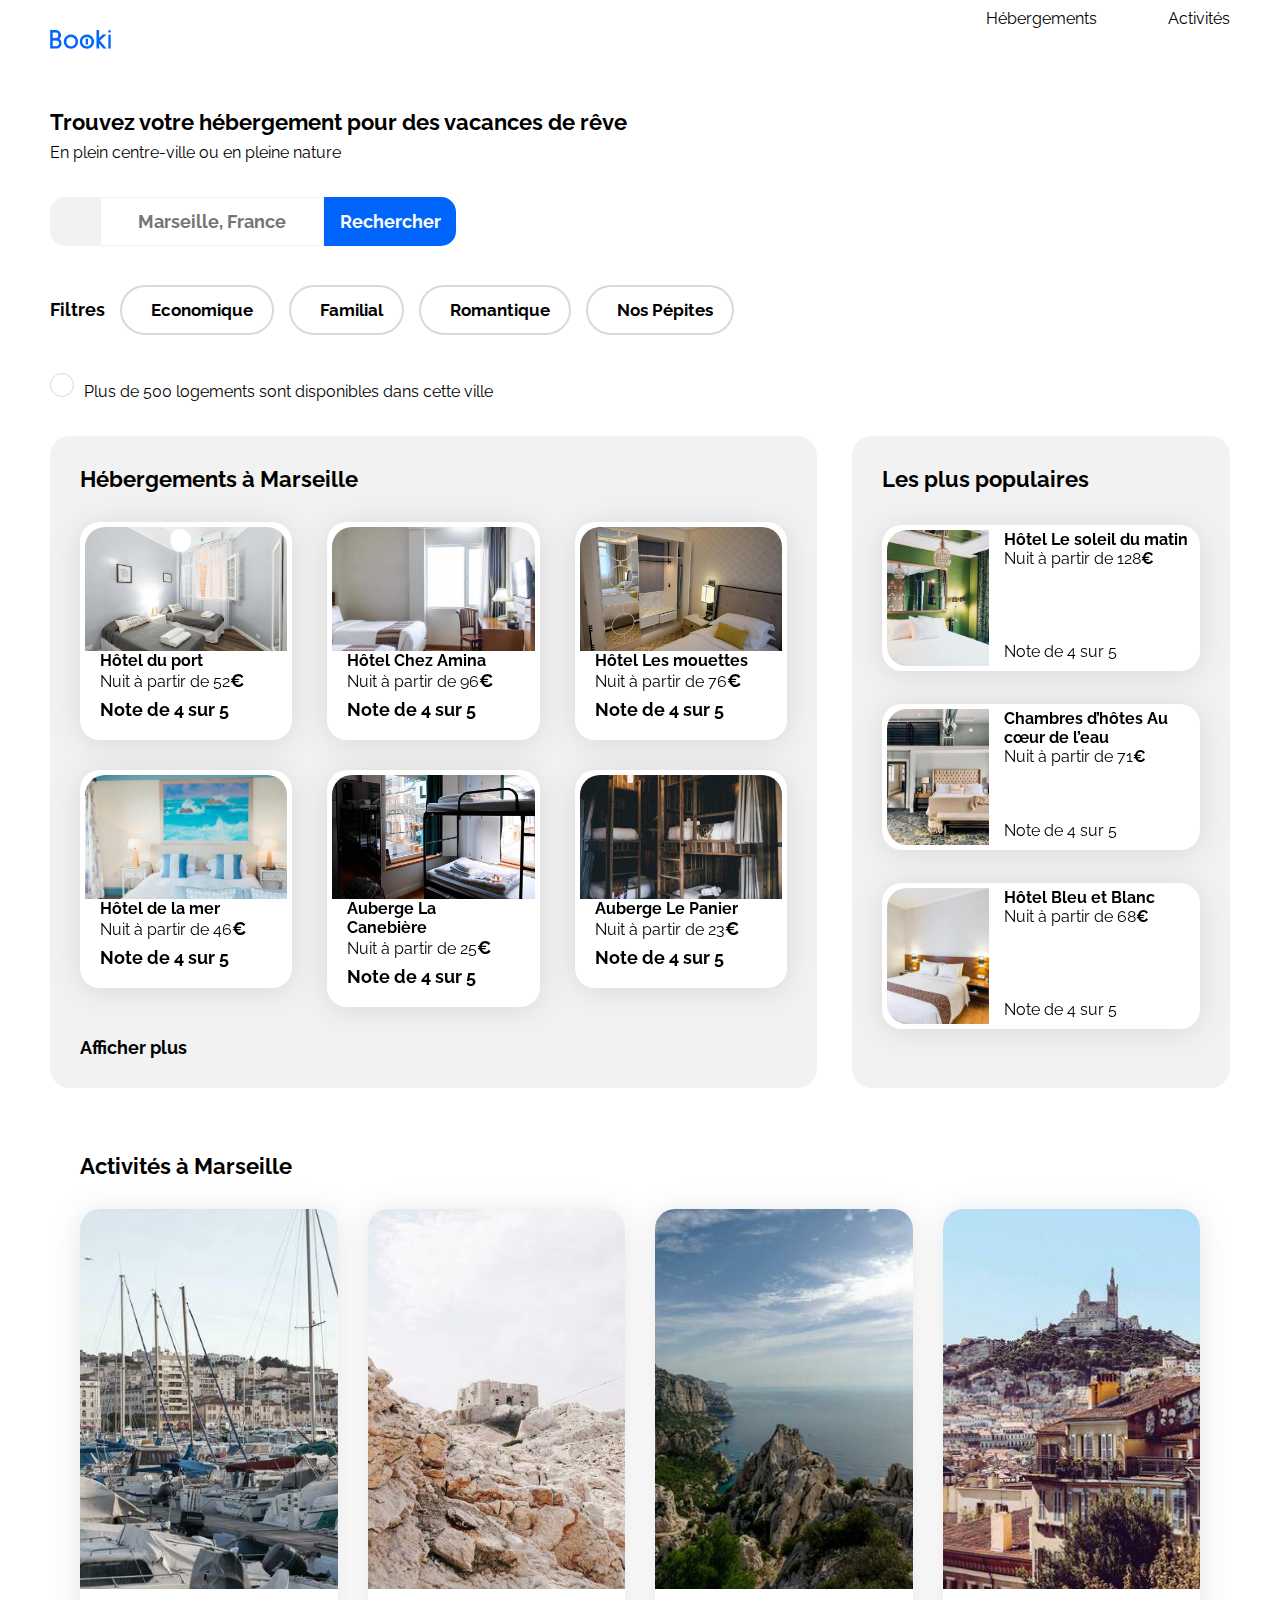
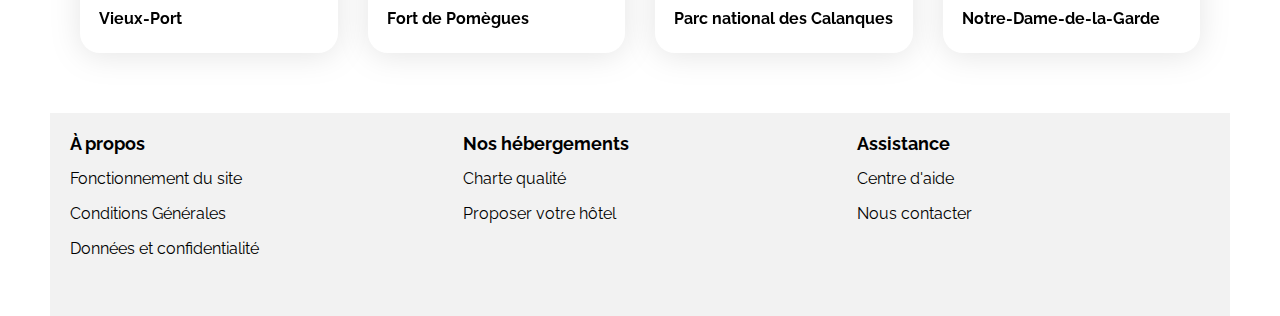
==== commit 95f0e706: "Correctifs mobile .2 (moins red inset + validateur ok" ====
--- a/index.html
+++ b/index.html
@@ -38,7 +38,7 @@
                 <div class="search_bar">
                     <form class="formulaire" action="#" method="post">
                         <label class="label" for="lieux"><i class="fa-solid fa-location-dot"></i></label>
-                        <input type="text" name="lieux" id="lieux" placeholder="Marseille, France" <!--autofocus class="input_text_lieux"-->
+                        <input type="text" name="lieux" id="lieux" placeholder="Marseille, France" class="input_text_lieux">
                         <button type="submit" class="button_submit_envoyer"><span>Rechercher</span><i class="fa-solid fa-magnifying-glass"></i></button>
                     </form> 
                 </div> 
--- a/css/style.css
+++ b/css/style.css
@@ -1,7 +1,4 @@
 /****** General ***********/
-*{
-    box-shadow: 0 0 0 1px red inset
-}
 
 * {
     font-family: 'Raleway', sans-serif;
@@ -637,7 +634,7 @@
         margin-bottom: 35px;
     }
 
-    .hebergements-and-populaires section {
+    section.hebergements-and-populaires  {
         padding-right: 20px;
         padding-left: 20px;
     }
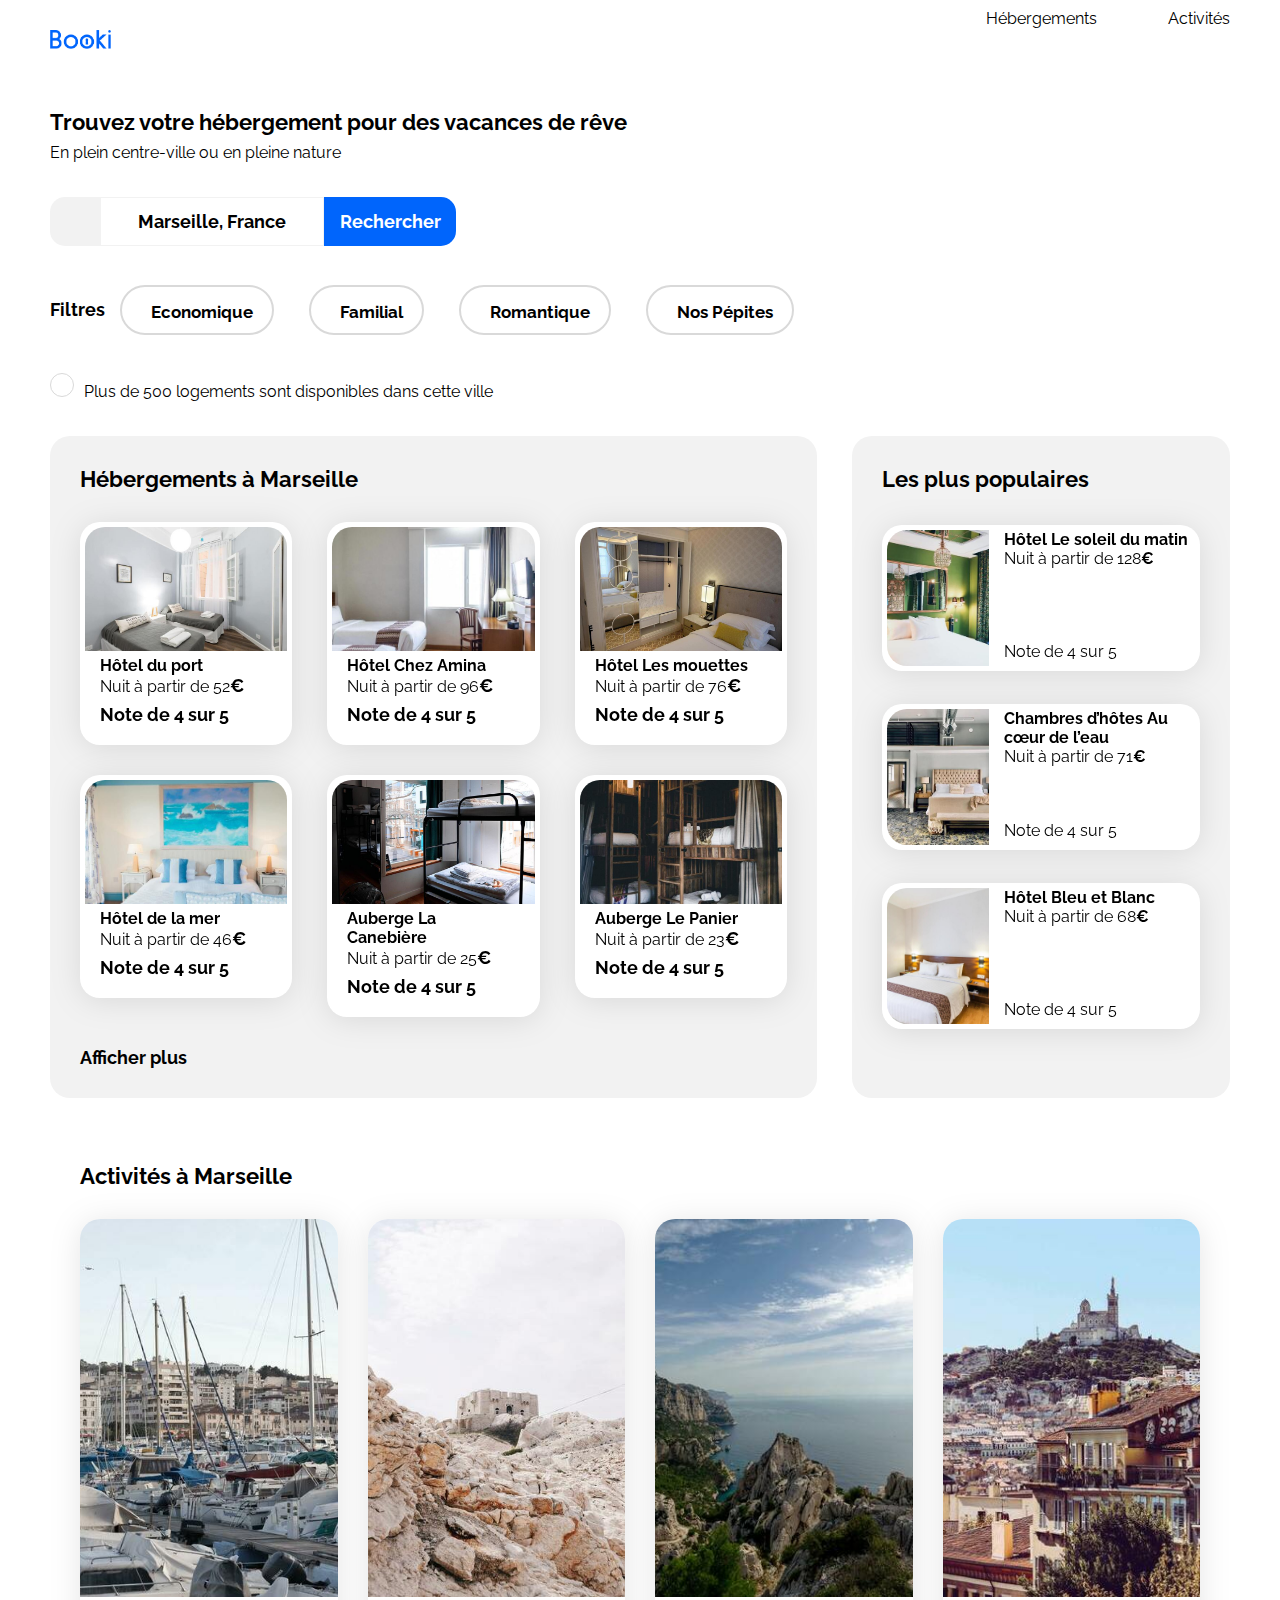
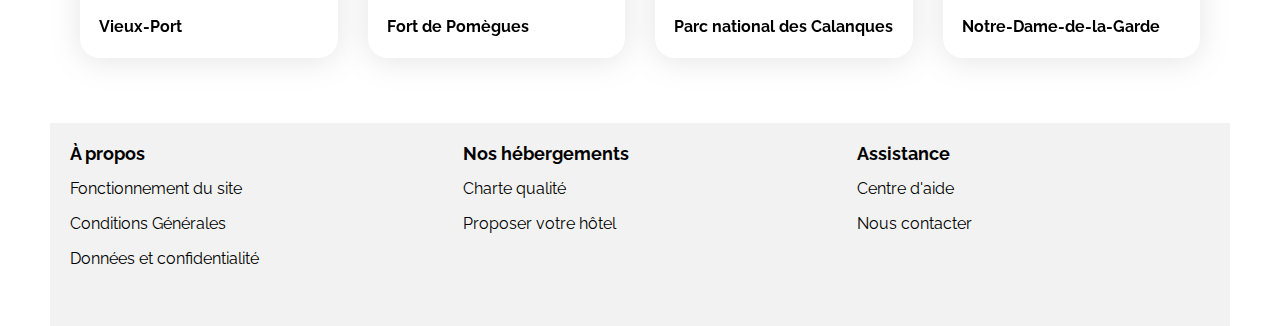
==== commit 37ee57a1: "fix searchbar, filter et activité mobile" ====
--- a/index.html
+++ b/index.html
@@ -38,7 +38,7 @@
                 <div class="search_bar">
                     <form class="formulaire" action="#" method="post">
                         <label class="label" for="lieux"><i class="fa-solid fa-location-dot"></i></label>
-                        <input type="text" name="lieux" id="lieux" placeholder="Marseille, France" class="input_text_lieux">
+                        <input class="input_text_lieux" type="text" placeholder="Marseille, France" >
                         <button type="submit" class="button_submit_envoyer"><span>Rechercher</span><i class="fa-solid fa-magnifying-glass"></i></button>
                     </form> 
                 </div> 
--- a/css/style.css
+++ b/css/style.css
@@ -1,5 +1,4 @@
 /****** General ***********/
-
 * {
     font-family: 'Raleway', sans-serif;
 }
@@ -165,6 +164,12 @@
     padding-left: 0px;
     padding-right: 0px;
 }
+
+.input_text_lieux::placeholder {
+    color: #000;
+    opacity: 1;
+}
+
 
 .button_submit_envoyer {
     width: 132px;
@@ -199,6 +204,8 @@
 
 .filter-btn-container {
     display: flex;
+    flex-wrap: wrap;
+    gap: 20px;
 }
 
 .filter-btn {
@@ -215,9 +222,8 @@
 }
 
 .filter-btn i {
-    width: 22px;
-    height: 22px;
     margin-right: 10px;
+    font-size: 22px;
 }
 
 .filter-btn:hover {
@@ -295,6 +301,7 @@
     width: 100%;
     height: 124px;
     border-radius: 20px 20px 0px 0px;
+    padding-bottom: 5px;
   }
 
   .hebergements-cards .card-txt{
@@ -396,17 +403,17 @@
 .activites-card .card {
     display: flex;
     flex-direction: column;
-    justify-content: flex-end;
+    justify-content: flex-start;
     flex: 1;
     height: 439px;
-    padding-top: 0px;
-    padding-left: 0px;
-    padding-right: 0px;
+    padding: 0px;
+    box-sizing: border-box;
+    
 }
 
 .activites-card img {
     width: 100%;
-    height: 380px;
+    height: 86%;
     border-radius: 20px 20px 0px 0px;
 }
 
@@ -461,7 +468,7 @@
 /* Medium devices (tablets, less/equal than 1024px) */
 @media (max-width: 1024px) {
 
-/****** Info-Group tablette***********/
+    /****** Info-Group tablette***********/
 
     .filter_bar {
         display: flex;
@@ -476,6 +483,15 @@
         margin-bottom: 0px;
     }
 
+    .filter-btn-container{
+        gap: 15px;
+    }
+
+    .filter-btn {
+        margin-right: unset;
+    }
+
+    
     /******hebergements and populaires tablette***********/
 
     .hebergements-and-populaires {
@@ -508,7 +524,40 @@
     .populaires-cards .card-subtitle {
         font-size: 13px;
     }
-}
+    /****** Activités tablette***********/
+    .element_activites {
+        height: unset;
+    }
+    
+    .activites-card .card{
+        height: 270px;
+        justify-content: flex-start;
+    }
+    
+    .activites-card img {
+        height: 74%;
+        object-fit: cover;
+    }
+
+    .activites-card .card-content {
+        display: flex;
+        padding: 7.4% 19px;
+
+        /*padding: 20px 19px;*/
+
+    }
+
+    .activites-card .card-txt {
+        display: flex;
+    }
+
+    .activites-card .card-title {
+        margin-top: 0px;
+        margin-bottom: 0px;
+    }
+    
+}
+
 
 /* Small devices (phones, less than 768px) */
 @media (max-width: 767.98px) {
@@ -516,8 +565,8 @@
     .main-container {
         width: 100%;
         max-width: 767.98px;
-        padding: 0 20px;
-        box-sizing: border-box;
+        padding: 0px;
+        /*box-sizing: border-box;*/
     }
 
    /****** Header mobile***********/
@@ -554,16 +603,22 @@
 
     /****** Info-Group mobile***********/
     .info_group{
+        padding: 0 20px;
+    }
+    .search_bar {
         display: flex;
-        flex-direction: column;
-       height: unset;
-        margin-bottom: 35px;
-        box-sizing: border-box;
-    }
-
-    /*.headline{
-        height: 79px;
-    }*/
+    }
+
+    .formulaire {
+        width: 100%;
+        border: 1px solid #f2f2f2;
+        border-radius: 20px;
+    }
+
+    .input_text_lieux {
+        width: 100%;
+        border: none;
+    }
 
      button span {
         display: none;
@@ -574,10 +629,6 @@
         color: #FFF; 
     }      
         
-    .input_text_lieux {
-        width: 90%;
-    }
-
     .button_submit_envoyer {
         width: 49px;
         height: 49px;
@@ -586,15 +637,10 @@
         flex-shrink: 0;
     }
 
-    /*.filter_bar{
-        align-items: flex-start;
-        flex-direction: column;
-        margin-bottom: 35px;
-    }*/
-
     .filter_bar h3 {
         padding: 0px;
         margin-top: 0px;
+        margin-bottom: 20px
     }
 
     .filter-btn-container {
@@ -610,7 +656,6 @@
         align-items: center;
         padding-right: 0px;
         padding-left: 0px;
-        margin-top: 20px;
         margin-right: 0px;
         width: 48%;
         font-size: 14px;
@@ -624,9 +669,7 @@
         flex-shrink: 0;
     }
 
-    .search_bar {
-        display: flex;
-    }
+    
     /****** Hebergements And Populaires mobile***********/
     
     .hebergements-and-populaires {
@@ -640,9 +683,8 @@
     }
     
     section.populaires  {
-        margin-right: -20px;
-        margin-left: -20px;
         border-radius: 0px;
+        padding: 30px 20px;
     }
 
     .populaires {
@@ -670,8 +712,7 @@
 
     section.hebergements {
         background-color: transparent;
-        padding-top: 20px;
-        padding-bottom: 20px;
+        padding: 20px;
     }
 
     .hebergements-cards {
@@ -680,7 +721,6 @@
     }
 
     .hebergements-cards .card {
-        
         margin-right: 0px;
         margin-bottom: 15px;
     }
@@ -696,27 +736,22 @@
     }
 
     .activites_deck {
-        display: flex;
         flex-direction: column;
         gap: 15px;
     }
 
     .activites-card .card{
-        height: unset;
+        height: 200px;
     }
 
     .activites-card img {
-        height: unset;
+        height: 141px;
         object-fit: cover;
     }
-
-
 
     /****** Footer mobile***********/
     footer {
         flex-direction: column;
-        margin-left: -20px;
-        margin-right: -20px;
-    }
-
+    }
+    
 }